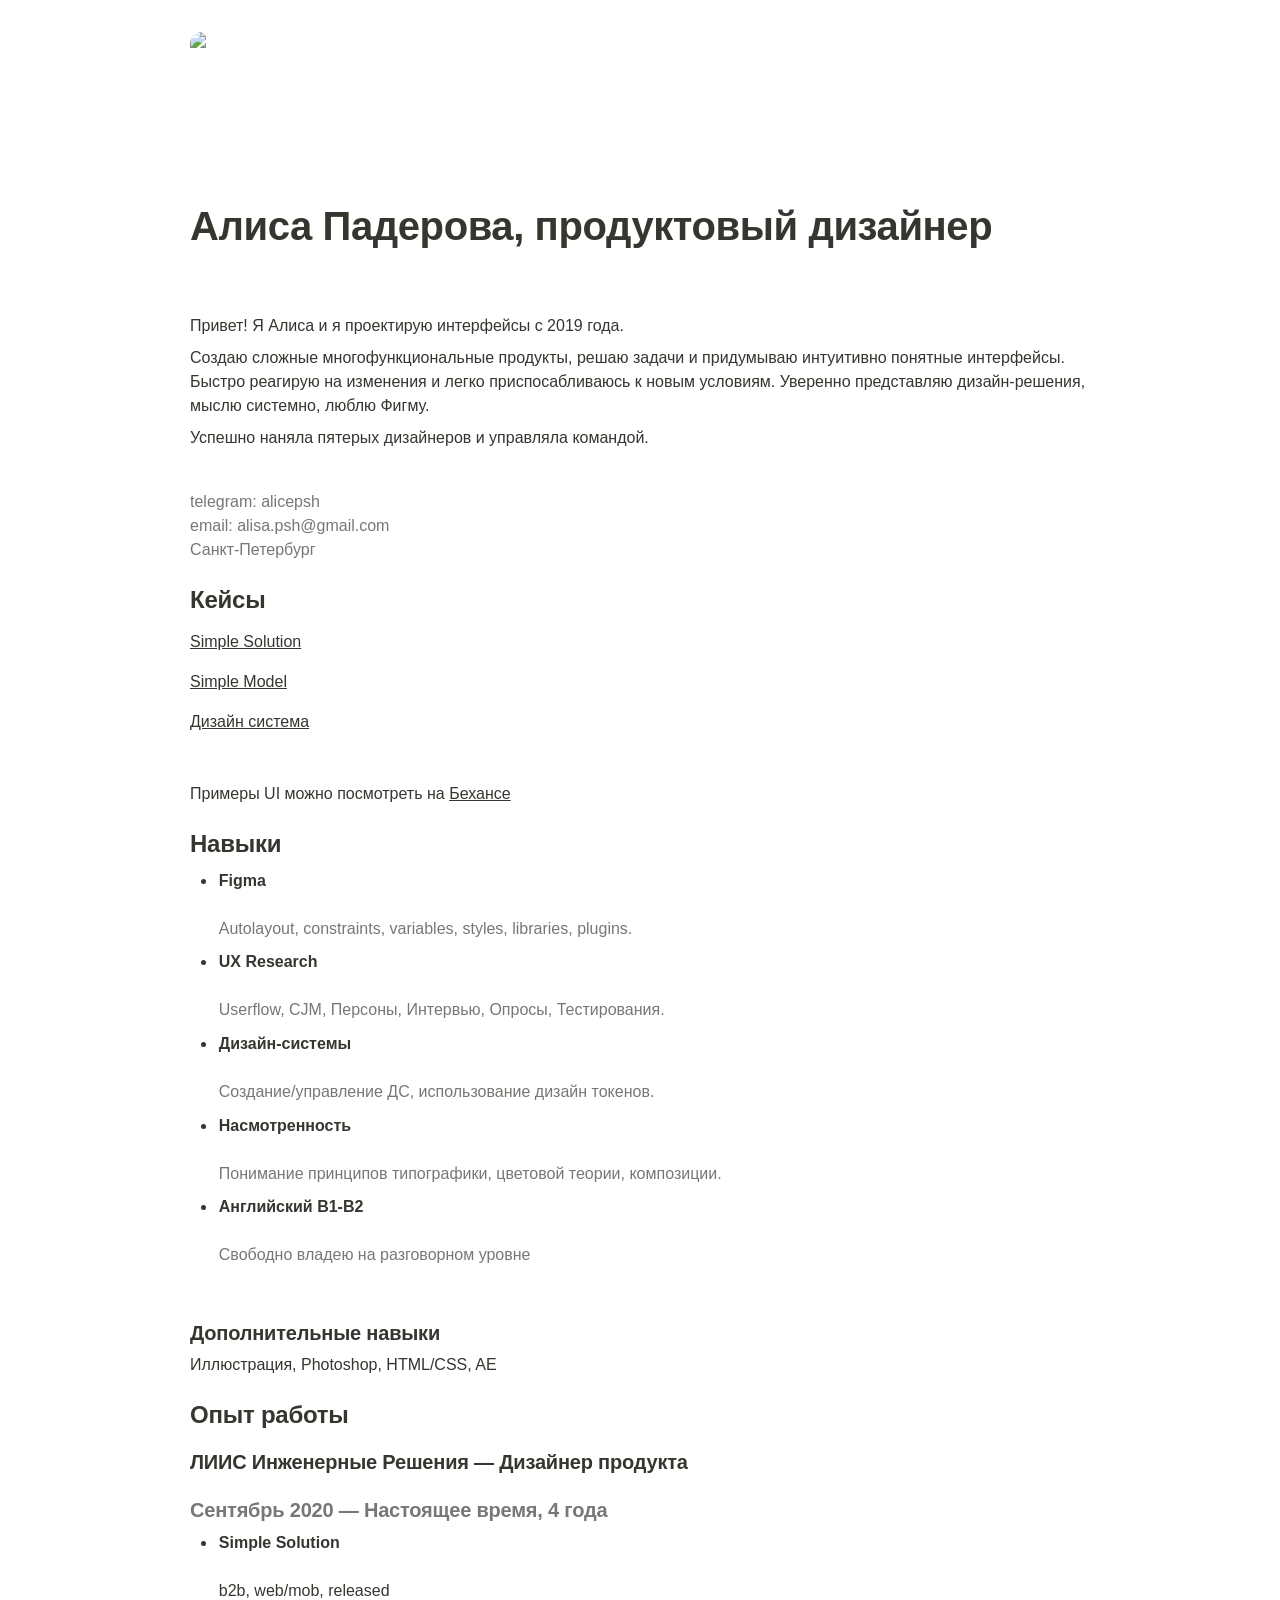
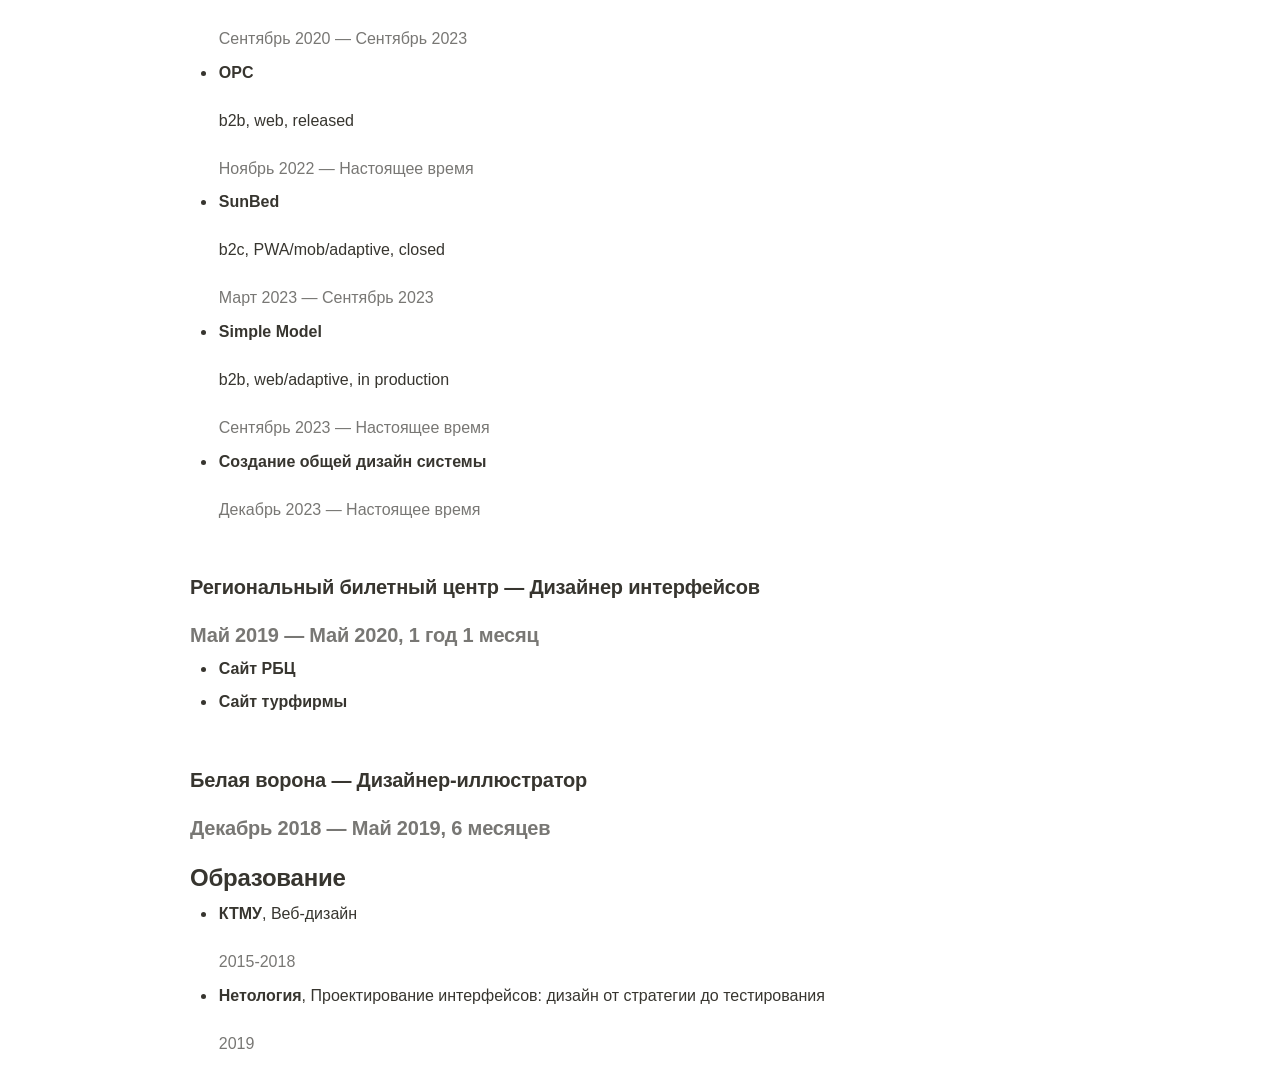
==== index.html @ de59b531 "Первый коммит" ====
<html><head><meta http-equiv="Content-Type" content="text/html; charset=utf-8"/><title>Алиса Падерова, продуктовый дизайнер</title><style>
/* cspell:disable-file */
/* webkit printing magic: print all background colors */
html {
	-webkit-print-color-adjust: exact;
}
* {
	box-sizing: border-box;
	-webkit-print-color-adjust: exact;
}

html,
body {
	margin: 0;
	padding: 0;
}
@media only screen {
	body {
		margin: 2em auto;
		max-width: 900px;
		color: rgb(55, 53, 47);
	}
}

body {
	line-height: 1.5;
	white-space: pre-wrap;
}

a,
a.visited {
	color: inherit;
	text-decoration: underline;
}

.pdf-relative-link-path {
	font-size: 80%;
	color: #444;
}

h1,
h2,
h3 {
	letter-spacing: -0.01em;
	line-height: 1.2;
	font-weight: 600;
	margin-bottom: 0;
}

.page-title {
	font-size: 2.5rem;
	font-weight: 700;
	margin-top: 0;
	margin-bottom: 0.75em;
}

h1 {
	font-size: 1.875rem;
	margin-top: 1.875rem;
}

h2 {
	font-size: 1.5rem;
	margin-top: 1.5rem;
}

h3 {
	font-size: 1.25rem;
	margin-top: 1.25rem;
}

.source {
	border: 1px solid #ddd;
	border-radius: 3px;
	padding: 1.5em;
	word-break: break-all;
}

.callout {
	border-radius: 3px;
	padding: 1rem;
}

figure {
	margin: 1.25em 0;
	page-break-inside: avoid;
}

figcaption {
	opacity: 0.5;
	font-size: 85%;
	margin-top: 0.5em;
}

mark {
	background-color: transparent;
}

.indented {
	padding-left: 1.5em;
}

hr {
	background: transparent;
	display: block;
	width: 100%;
	height: 1px;
	visibility: visible;
	border: none;
	border-bottom: 1px solid rgba(55, 53, 47, 0.09);
}

img {
	max-width: 100%;
}

@media only print {
	img {
		max-height: 100vh;
		object-fit: contain;
	}
}

@page {
	margin: 1in;
}

.collection-content {
	font-size: 0.875rem;
}

.column-list {
	display: flex;
	justify-content: space-between;
}

.column {
	padding: 0 1em;
}

.column:first-child {
	padding-left: 0;
}

.column:last-child {
	padding-right: 0;
}

.table_of_contents-item {
	display: block;
	font-size: 0.875rem;
	line-height: 1.3;
	padding: 0.125rem;
}

.table_of_contents-indent-1 {
	margin-left: 1.5rem;
}

.table_of_contents-indent-2 {
	margin-left: 3rem;
}

.table_of_contents-indent-3 {
	margin-left: 4.5rem;
}

.table_of_contents-link {
	text-decoration: none;
	opacity: 0.7;
	border-bottom: 1px solid rgba(55, 53, 47, 0.18);
}

table,
th,
td {
	border: 1px solid rgba(55, 53, 47, 0.09);
	border-collapse: collapse;
}

table {
	border-left: none;
	border-right: none;
}

th,
td {
	font-weight: normal;
	padding: 0.25em 0.5em;
	line-height: 1.5;
	min-height: 1.5em;
	text-align: left;
}

th {
	color: rgba(55, 53, 47, 0.6);
}

ol,
ul {
	margin: 0;
	margin-block-start: 0.6em;
	margin-block-end: 0.6em;
}

li > ol:first-child,
li > ul:first-child {
	margin-block-start: 0.6em;
}

ul > li {
	list-style: disc;
}

ul.to-do-list {
	padding-inline-start: 0;
}

ul.to-do-list > li {
	list-style: none;
}

.to-do-children-checked {
	text-decoration: line-through;
	opacity: 0.375;
}

ul.toggle > li {
	list-style: none;
}

ul {
	padding-inline-start: 1.7em;
}

ul > li {
	padding-left: 0.1em;
}

ol {
	padding-inline-start: 1.6em;
}

ol > li {
	padding-left: 0.2em;
}

.mono ol {
	padding-inline-start: 2em;
}

.mono ol > li {
	text-indent: -0.4em;
}

.toggle {
	padding-inline-start: 0em;
	list-style-type: none;
}

/* Indent toggle children */
.toggle > li > details {
	padding-left: 1.7em;
}

.toggle > li > details > summary {
	margin-left: -1.1em;
}

.selected-value {
	display: inline-block;
	padding: 0 0.5em;
	background: rgba(206, 205, 202, 0.5);
	border-radius: 3px;
	margin-right: 0.5em;
	margin-top: 0.3em;
	margin-bottom: 0.3em;
	white-space: nowrap;
}

.collection-title {
	display: inline-block;
	margin-right: 1em;
}

.page-description {
	margin-bottom: 2em;
}

.simple-table {
	margin-top: 1em;
	font-size: 0.875rem;
	empty-cells: show;
}
.simple-table td {
	height: 29px;
	min-width: 120px;
}

.simple-table th {
	height: 29px;
	min-width: 120px;
}

.simple-table-header-color {
	background: rgb(247, 246, 243);
	color: black;
}
.simple-table-header {
	font-weight: 500;
}

time {
	opacity: 0.5;
}

.icon {
	display: inline-block;
    max-width: 3.2em;
    max-height: 3.2em;
    min-width: 2.2em;
    min-height: 3.2em;
	text-decoration: none;
	vertical-align: text-bottom;
	margin-right: 0.5em;
}

img.icon {
	border-radius: 3px;
}

.user-icon {
	width: 1.5em;
	height: 1.5em;
	border-radius: 100%;
	margin-right: 0.5rem;
}

.user-icon-inner {
	font-size: 0.8em;
}

.text-icon {
	border: 1px solid #000;
	text-align: center;
}

.page-cover-image {
	display: block;
	object-fit: cover;
	width: 100%;
	max-height: 30vh;
}

.page-header-icon {
	font-size: 3rem;
	margin-bottom: 1rem;
}

.page-header-icon-with-cover {
	margin-top: -0.72em;
	margin-left: 0.07em;
}

.page-header-icon img {
	border-radius: 12px;
}

.link-to-page {
	margin: 1em 0;
	padding: 0;
	border: none;
	font-weight: 500;
}

p > .user {
	opacity: 0.5;
}

td > .user,
td > time {
	white-space: nowrap;
}

input[type="checkbox"] {
	transform: scale(1.5);
	margin-right: 0.6em;
	vertical-align: middle;
}

p {
	margin-top: 0.5em;
	margin-bottom: 0.5em;
}

.image {
	border: none;
	margin: 1.5em 0;
	padding: 0;
	border-radius: 0;
	text-align: center;
}

.code,
code {
	background: rgba(135, 131, 120, 0.15);
	border-radius: 3px;
	padding: 0.2em 0.4em;
	border-radius: 3px;
	font-size: 85%;
	tab-size: 2;
}

code {
	color: #eb5757;
}

.code {
	padding: 1.5em 1em;
}

.code-wrap {
	white-space: pre-wrap;
	word-break: break-all;
}

.code > code {
	background: none;
	padding: 0;
	font-size: 100%;
	color: inherit;
}

blockquote {
	font-size: 1.25em;
	margin: 1em 0;
	padding-left: 1em;
	border-left: 3px solid rgb(55, 53, 47);
}

.bookmark {
	text-decoration: none;
	max-height: 8em;
	padding: 0;
	display: flex;
	width: 100%;
	align-items: stretch;
}

.bookmark-title {
	font-size: 0.85em;
	overflow: hidden;
	text-overflow: ellipsis;
	height: 1.75em;
	white-space: nowrap;
}

.bookmark-text {
	display: flex;
	flex-direction: column;
}

.bookmark-info {
	flex: 4 1 180px;
	padding: 12px 14px 14px;
	display: flex;
	flex-direction: column;
	justify-content: space-between;
}

.bookmark-image {
	width: 33%;
	flex: 1 1 180px;
	display: block;
	position: relative;
	object-fit: cover;
	border-radius: 1px;
}

.bookmark-description {
	color: rgba(55, 53, 47, 0.6);
	font-size: 0.75em;
	overflow: hidden;
	max-height: 4.5em;
	word-break: break-word;
}

.bookmark-href {
	font-size: 0.75em;
	margin-top: 0.25em;
}

.sans { font-family: ui-sans-serif, -apple-system, BlinkMacSystemFont, "Segoe UI Variable Display", "Segoe UI", Helvetica, "Apple Color Emoji", Arial, sans-serif, "Segoe UI Emoji", "Segoe UI Symbol"; }
.code { font-family: "SFMono-Regular", Menlo, Consolas, "PT Mono", "Liberation Mono", Courier, monospace; }
.serif { font-family: Lyon-Text, Georgia, ui-serif, serif; }
.mono { font-family: iawriter-mono, Nitti, Menlo, Courier, monospace; }
.pdf .sans { font-family: Inter, ui-sans-serif, -apple-system, BlinkMacSystemFont, "Segoe UI Variable Display", "Segoe UI", Helvetica, "Apple Color Emoji", Arial, sans-serif, "Segoe UI Emoji", "Segoe UI Symbol", 'Twemoji', 'Noto Color Emoji', 'Noto Sans CJK JP'; }
.pdf:lang(zh-CN) .sans { font-family: Inter, ui-sans-serif, -apple-system, BlinkMacSystemFont, "Segoe UI Variable Display", "Segoe UI", Helvetica, "Apple Color Emoji", Arial, sans-serif, "Segoe UI Emoji", "Segoe UI Symbol", 'Twemoji', 'Noto Color Emoji', 'Noto Sans CJK SC'; }
.pdf:lang(zh-TW) .sans { font-family: Inter, ui-sans-serif, -apple-system, BlinkMacSystemFont, "Segoe UI Variable Display", "Segoe UI", Helvetica, "Apple Color Emoji", Arial, sans-serif, "Segoe UI Emoji", "Segoe UI Symbol", 'Twemoji', 'Noto Color Emoji', 'Noto Sans CJK TC'; }
.pdf:lang(ko-KR) .sans { font-family: Inter, ui-sans-serif, -apple-system, BlinkMacSystemFont, "Segoe UI Variable Display", "Segoe UI", Helvetica, "Apple Color Emoji", Arial, sans-serif, "Segoe UI Emoji", "Segoe UI Symbol", 'Twemoji', 'Noto Color Emoji', 'Noto Sans CJK KR'; }
.pdf .code { font-family: Source Code Pro, "SFMono-Regular", Menlo, Consolas, "PT Mono", "Liberation Mono", Courier, monospace, 'Twemoji', 'Noto Color Emoji', 'Noto Sans Mono CJK JP'; }
.pdf:lang(zh-CN) .code { font-family: Source Code Pro, "SFMono-Regular", Menlo, Consolas, "PT Mono", "Liberation Mono", Courier, monospace, 'Twemoji', 'Noto Color Emoji', 'Noto Sans Mono CJK SC'; }
.pdf:lang(zh-TW) .code { font-family: Source Code Pro, "SFMono-Regular", Menlo, Consolas, "PT Mono", "Liberation Mono", Courier, monospace, 'Twemoji', 'Noto Color Emoji', 'Noto Sans Mono CJK TC'; }
.pdf:lang(ko-KR) .code { font-family: Source Code Pro, "SFMono-Regular", Menlo, Consolas, "PT Mono", "Liberation Mono", Courier, monospace, 'Twemoji', 'Noto Color Emoji', 'Noto Sans Mono CJK KR'; }
.pdf .serif { font-family: PT Serif, Lyon-Text, Georgia, ui-serif, serif, 'Twemoji', 'Noto Color Emoji', 'Noto Serif CJK JP'; }
.pdf:lang(zh-CN) .serif { font-family: PT Serif, Lyon-Text, Georgia, ui-serif, serif, 'Twemoji', 'Noto Color Emoji', 'Noto Serif CJK SC'; }
.pdf:lang(zh-TW) .serif { font-family: PT Serif, Lyon-Text, Georgia, ui-serif, serif, 'Twemoji', 'Noto Color Emoji', 'Noto Serif CJK TC'; }
.pdf:lang(ko-KR) .serif { font-family: PT Serif, Lyon-Text, Georgia, ui-serif, serif, 'Twemoji', 'Noto Color Emoji', 'Noto Serif CJK KR'; }
.pdf .mono { font-family: PT Mono, iawriter-mono, Nitti, Menlo, Courier, monospace, 'Twemoji', 'Noto Color Emoji', 'Noto Sans Mono CJK JP'; }
.pdf:lang(zh-CN) .mono { font-family: PT Mono, iawriter-mono, Nitti, Menlo, Courier, monospace, 'Twemoji', 'Noto Color Emoji', 'Noto Sans Mono CJK SC'; }
.pdf:lang(zh-TW) .mono { font-family: PT Mono, iawriter-mono, Nitti, Menlo, Courier, monospace, 'Twemoji', 'Noto Color Emoji', 'Noto Sans Mono CJK TC'; }
.pdf:lang(ko-KR) .mono { font-family: PT Mono, iawriter-mono, Nitti, Menlo, Courier, monospace, 'Twemoji', 'Noto Color Emoji', 'Noto Sans Mono CJK KR'; }
.highlight-default {
	color: rgba(55, 53, 47, 1);
}
.highlight-gray {
	color: rgba(120, 119, 116, 1);
	fill: rgba(120, 119, 116, 1);
}
.highlight-brown {
	color: rgba(159, 107, 83, 1);
	fill: rgba(159, 107, 83, 1);
}
.highlight-orange {
	color: rgba(217, 115, 13, 1);
	fill: rgba(217, 115, 13, 1);
}
.highlight-yellow {
	color: rgba(203, 145, 47, 1);
	fill: rgba(203, 145, 47, 1);
}
.highlight-teal {
	color: rgba(68, 131, 97, 1);
	fill: rgba(68, 131, 97, 1);
}
.highlight-blue {
	color: rgba(51, 126, 169, 1);
	fill: rgba(51, 126, 169, 1);
}
.highlight-purple {
	color: rgba(144, 101, 176, 1);
	fill: rgba(144, 101, 176, 1);
}
.highlight-pink {
	color: rgba(193, 76, 138, 1);
	fill: rgba(193, 76, 138, 1);
}
.highlight-red {
	color: rgba(212, 76, 71, 1);
	fill: rgba(212, 76, 71, 1);
}
.highlight-default_background {
	color: rgba(55, 53, 47, 1);
}
.highlight-gray_background {
	background: rgba(241, 241, 239, 1);
}
.highlight-brown_background {
	background: rgba(244, 238, 238, 1);
}
.highlight-orange_background {
	background: rgba(251, 236, 221, 1);
}
.highlight-yellow_background {
	background: rgba(251, 243, 219, 1);
}
.highlight-teal_background {
	background: rgba(237, 243, 236, 1);
}
.highlight-blue_background {
	background: rgba(231, 243, 248, 1);
}
.highlight-purple_background {
	background: rgba(244, 240, 247, 0.8);
}
.highlight-pink_background {
	background: rgba(249, 238, 243, 0.8);
}
.highlight-red_background {
	background: rgba(253, 235, 236, 1);
}
.block-color-default {
	color: inherit;
	fill: inherit;
}
.block-color-gray {
	color: rgba(120, 119, 116, 1);
	fill: rgba(120, 119, 116, 1);
}
.block-color-brown {
	color: rgba(159, 107, 83, 1);
	fill: rgba(159, 107, 83, 1);
}
.block-color-orange {
	color: rgba(217, 115, 13, 1);
	fill: rgba(217, 115, 13, 1);
}
.block-color-yellow {
	color: rgba(203, 145, 47, 1);
	fill: rgba(203, 145, 47, 1);
}
.block-color-teal {
	color: rgba(68, 131, 97, 1);
	fill: rgba(68, 131, 97, 1);
}
.block-color-blue {
	color: rgba(51, 126, 169, 1);
	fill: rgba(51, 126, 169, 1);
}
.block-color-purple {
	color: rgba(144, 101, 176, 1);
	fill: rgba(144, 101, 176, 1);
}
.block-color-pink {
	color: rgba(193, 76, 138, 1);
	fill: rgba(193, 76, 138, 1);
}
.block-color-red {
	color: rgba(212, 76, 71, 1);
	fill: rgba(212, 76, 71, 1);
}
.block-color-default_background {
	color: inherit;
	fill: inherit;
}
.block-color-gray_background {
	background: rgba(241, 241, 239, 1);
}
.block-color-brown_background {
	background: rgba(244, 238, 238, 1);
}
.block-color-orange_background {
	background: rgba(251, 236, 221, 1);
}
.block-color-yellow_background {
	background: rgba(251, 243, 219, 1);
}
.block-color-teal_background {
	background: rgba(237, 243, 236, 1);
}
.block-color-blue_background {
	background: rgba(231, 243, 248, 1);
}
.block-color-purple_background {
	background: rgba(244, 240, 247, 0.8);
}
.block-color-pink_background {
	background: rgba(249, 238, 243, 0.8);
}
.block-color-red_background {
	background: rgba(253, 235, 236, 1);
}
.select-value-color-uiBlue { background-color: rgba(35, 131, 226, .07); }
.select-value-color-pink { background-color: rgba(245, 224, 233, 1); }
.select-value-color-purple { background-color: rgba(232, 222, 238, 1); }
.select-value-color-green { background-color: rgba(219, 237, 219, 1); }
.select-value-color-gray { background-color: rgba(227, 226, 224, 1); }
.select-value-color-transparentGray { background-color: rgba(227, 226, 224, 0); }
.select-value-color-translucentGray { background-color: rgba(0, 0, 0, 0.06); }
.select-value-color-orange { background-color: rgba(250, 222, 201, 1); }
.select-value-color-brown { background-color: rgba(238, 224, 218, 1); }
.select-value-color-red { background-color: rgba(255, 226, 221, 1); }
.select-value-color-yellow { background-color: rgba(253, 236, 200, 1); }
.select-value-color-blue { background-color: rgba(211, 229, 239, 1); }
.select-value-color-pageGlass { background-color: undefined; }
.select-value-color-washGlass { background-color: undefined; }

.checkbox {
	display: inline-flex;
	vertical-align: text-bottom;
	width: 16;
	height: 16;
	background-size: 16px;
	margin-left: 2px;
	margin-right: 5px;
}

.checkbox-on {
	background-image: url("data:image/svg+xml;charset=UTF-8,%3Csvg%20width%3D%2216%22%20height%3D%2216%22%20viewBox%3D%220%200%2016%2016%22%20fill%3D%22none%22%20xmlns%3D%22http%3A%2F%2Fwww.w3.org%2F2000%2Fsvg%22%3E%0A%3Crect%20width%3D%2216%22%20height%3D%2216%22%20fill%3D%22%2358A9D7%22%2F%3E%0A%3Cpath%20d%3D%22M6.71429%2012.2852L14%204.9995L12.7143%203.71436L6.71429%209.71378L3.28571%206.2831L2%207.57092L6.71429%2012.2852Z%22%20fill%3D%22white%22%2F%3E%0A%3C%2Fsvg%3E");
}

.checkbox-off {
	background-image: url("data:image/svg+xml;charset=UTF-8,%3Csvg%20width%3D%2216%22%20height%3D%2216%22%20viewBox%3D%220%200%2016%2016%22%20fill%3D%22none%22%20xmlns%3D%22http%3A%2F%2Fwww.w3.org%2F2000%2Fsvg%22%3E%0A%3Crect%20x%3D%220.75%22%20y%3D%220.75%22%20width%3D%2214.5%22%20height%3D%2214.5%22%20fill%3D%22white%22%20stroke%3D%22%2336352F%22%20stroke-width%3D%221.5%22%2F%3E%0A%3C%2Fsvg%3E");
}
	
</style></head><body><article id="18220e06-b5b1-80ef-b3a5-c6bbc288b7fd" class="page sans"><header><div class="page-header-icon undefined"><img class="icon" src="%D0%90%D0%BB%D0%B8%D1%81%D0%B0%20%D0%9F%D0%B0%D0%B4%D0%B5%D1%80%D0%BE%D0%B2%D0%B0,%20%D0%BF%D1%80%D0%BE%D0%B4%D1%83%D0%BA%D1%82%D0%BE%D0%B2%D1%8B%D0%B8%CC%86%20%D0%B4%D0%B8%D0%B7%D0%B0%D0%B8%CC%86%D0%BD%D0%B5%D1%80%2018220e06b5b180efb3a5c6bbc288b7fd/%25D0%25A1%25D0%25BD%25D0%25B8%25D0%25BC%25D0%25BE%25D0%25BA_%25D1%258D%25D0%25BA%25D1%2580%25D0%25B0%25D0%25BD%25D0%25B0_2024-05-03_%25D0%25B2_12.57.26.png"/></div><h1 class="page-title">Алиса Падерова, продуктовый дизайнер</h1><p class="page-description"></p></header><div class="page-body"><p id="18220e06-b5b1-8195-8fe4-c7273566393b" class="">
</p><p id="18220e06-b5b1-8132-9e42-f4cb631ea513" class="">Привет! Я Алиса и я проектирую интерфейсы с 2019 года. </p><p id="18220e06-b5b1-81c3-bb40-d6b6f8111fd9" class="">Создаю сложные многофункциональные продукты, решаю задачи и придумываю интуитивно понятные интерфейсы. <mark class="highlight-default">Быстро реагирую на изменения и легко приспосабливаюсь к новым условиям. Уверенно представляю дизайн-решения, м</mark>ыслю системно, люблю Фигму. </p><p id="18220e06-b5b1-81a4-b77f-cb6785e58bcb" class=""><mark class="highlight-default">Успешно наняла пятерых дизайнеров и управляла командой.</mark></p><p id="18220e06-b5b1-812f-9e05-d303132d612e" class="">
</p><p id="18220e06-b5b1-81fe-91b4-d275994ee100" class=""><mark class="highlight-gray">telegram: alicepsh<br/>email: alisa.psh@gmail.com<br/>Санкт-Петербург<br/></mark></p><h2 id="18220e06-b5b1-811a-9c82-f9b72855b04c" class="">Кейсы</h2><figure id="18220e06-b5b1-8073-99b0-f8fd0c33fcea" class="link-to-page"><a href="sl/Simple%20Solution%2018220e06b5b1807399b0f8fd0c33fcea.html">Simple Solution</a></figure><figure id="18220e06-b5b1-8093-a325-f812bded6983" class="link-to-page"><a href="sm/Simple Model 18220e06b5b18093a325f812bded6983.html">Simple Model</a></figure><figure id="18220e06-b5b1-80c2-b226-e3b09414ad91" class="link-to-page"><a href="ds/Дизайн система 18220e06b5b180c2b226e3b09414ad91.html">Дизайн система</a></figure><p id="18220e06-b5b1-807e-a818-f55ad94e770f" class="">
</p><p id="18220e06-b5b1-81ee-bc02-fbacc0d70248" class="">Примеры UI можно посмотреть на <a href="https://www.behance.net/alisapsh">Бехансе</a></p><h2 id="18220e06-b5b1-8139-a2ef-ed1f65c92bb2" class="">Навыки</h2><ul id="18220e06-b5b1-81b2-af7e-ec1f0ffbf136" class="bulleted-list"><li style="list-style-type:disc"><strong>Figma<br/><br/></strong><mark class="highlight-gray">Autolayout, constraints, variables, styles, libraries, plugins.</mark></li></ul><ul id="18220e06-b5b1-81cb-8ae5-e6939f04c5fe" class="bulleted-list"><li style="list-style-type:disc"><strong>UX Research</strong> <br/><br/><mark class="highlight-gray">Userflow, CJM, Персоны, Интервью, Опросы, Тестирования. </mark></li></ul><ul id="18220e06-b5b1-812b-a94e-da57ac8ec2ce" class="bulleted-list"><li style="list-style-type:disc"><strong>Дизайн-системы <br/><br/></strong><mark class="highlight-gray">Создание/управление ДС, использование дизайн токенов. </mark></li></ul><ul id="18220e06-b5b1-81b6-b222-d1b2177df16b" class="bulleted-list"><li style="list-style-type:disc"><strong>Насмотренность<br/><br/></strong><mark class="highlight-gray">Понимание принципов типографики, цветовой теории, композиции.</mark></li></ul><ul id="18220e06-b5b1-81ab-8fe7-d84e49173c9f" class="bulleted-list"><li style="list-style-type:disc"><strong>Английский B1-B2<br/><br/></strong><mark class="highlight-gray">Свободно владею на разговорном уровне</mark></li></ul><p id="18220e06-b5b1-8116-8703-f244d3d37c67" class="">
</p><h3 id="18220e06-b5b1-813f-a86a-fb94a5767da1" class="">Дополнительные навыки</h3><p id="18220e06-b5b1-8114-a655-e265200184ce" class="">Иллюстрация, Photoshop, HTML/CSS, AE</p><h2 id="18220e06-b5b1-813e-a966-e853e39ee1fb" class="">Опыт работы</h2><h3 id="18220e06-b5b1-81d9-be7d-c46c8ba4930c" class=""><strong>ЛИИС Инженерные Решения </strong><mark class="highlight-default">— </mark>Дизайнер продукта<br/><br/><mark class="highlight-gray">Сентябрь 2020 — Настоящее время, 4 года</mark></h3><ul id="18220e06-b5b1-8197-91a9-e7a85c19d5b4" class="bulleted-list"><li style="list-style-type:disc"><strong>Simple Solution<br/><br/></strong>b2b, web/mob, released<br/><br/><mark class="highlight-gray">Сентябрь 2020 — Сентябрь 2023</mark></li></ul><ul id="18220e06-b5b1-819a-8fd8-c5fd8f6efb76" class="bulleted-list"><li style="list-style-type:disc"><strong>OPC <br/><br/></strong>b2b, web, released<br/><br/><mark class="highlight-gray">Ноябрь 2022 — Настоящее время</mark></li></ul><ul id="18220e06-b5b1-8135-863f-ed7025fa5e4d" class="bulleted-list"><li style="list-style-type:disc"><strong>SunBed<br/><br/></strong>b2c, PWA/mob/adaptive, closed<br/><br/><mark class="highlight-gray">Март 2023 — Сентябрь 2023</mark></li></ul><ul id="18220e06-b5b1-8150-ac99-c47f76511e2b" class="bulleted-list"><li style="list-style-type:disc"><strong>Simple Model<br/><br/></strong>b2b, web/adaptive, in production<br/><br/><mark class="highlight-gray">Сентябрь 2023 — Настоящее время</mark></li></ul><ul id="18220e06-b5b1-81fc-a3ac-f2d82eba8c3a" class="bulleted-list"><li style="list-style-type:disc"><strong>Создание общей дизайн системы<br/><br/></strong><mark class="highlight-gray">Декабрь 2023 — Настоящее время</mark></li></ul><p id="18220e06-b5b1-81fc-9503-c071fd66cf44" class="">
</p><h3 id="18220e06-b5b1-81d7-ab26-e9912926bb55" class=""><strong>Региональный билетный центр </strong><mark class="highlight-default">— </mark>Дизайнер интерфейсов <br/><br/><mark class="highlight-gray">Май 2019 — Май 2020, 1 год 1 месяц</mark></h3><ul id="18220e06-b5b1-81ed-8f7c-d97538efcec4" class="bulleted-list"><li style="list-style-type:disc"><strong>Сайт РБЦ</strong></li></ul><ul id="18220e06-b5b1-813b-9ee7-e004323139e2" class="bulleted-list"><li style="list-style-type:disc"><strong>Сайт турфирмы </strong></li></ul><p id="18220e06-b5b1-81f3-a4e9-cd3248884445" class="">
</p><h3 id="18220e06-b5b1-81af-9472-d2f528430509" class=""><strong>Белая ворона </strong><mark class="highlight-default">— </mark>Дизайнер-иллюстратор  <br/><br/><mark class="highlight-gray">Декабрь 2018 — Май 2019, 6 месяцев</mark></h3><h2 id="18220e06-b5b1-81ec-a6d7-c8f97a50e31b" class="">Образование</h2><ul id="18220e06-b5b1-816c-85ab-f96d49d11ea2" class="bulleted-list"><li style="list-style-type:disc"><strong>КТМУ</strong>, Веб-дизайн<br/><br/><mark class="highlight-gray">2015-2018</mark> </li></ul><ul id="18220e06-b5b1-816f-a708-f13946ca0f9c" class="bulleted-list"><li style="list-style-type:disc"><strong>Нетология</strong>, Проектирование интерфейсов: дизайн от стратегии до тестирования<br/><br/><mark class="highlight-gray">2019</mark></li></ul></div></article><span class="sans" style="font-size:14px;padding-top:2em"></span></body></html>
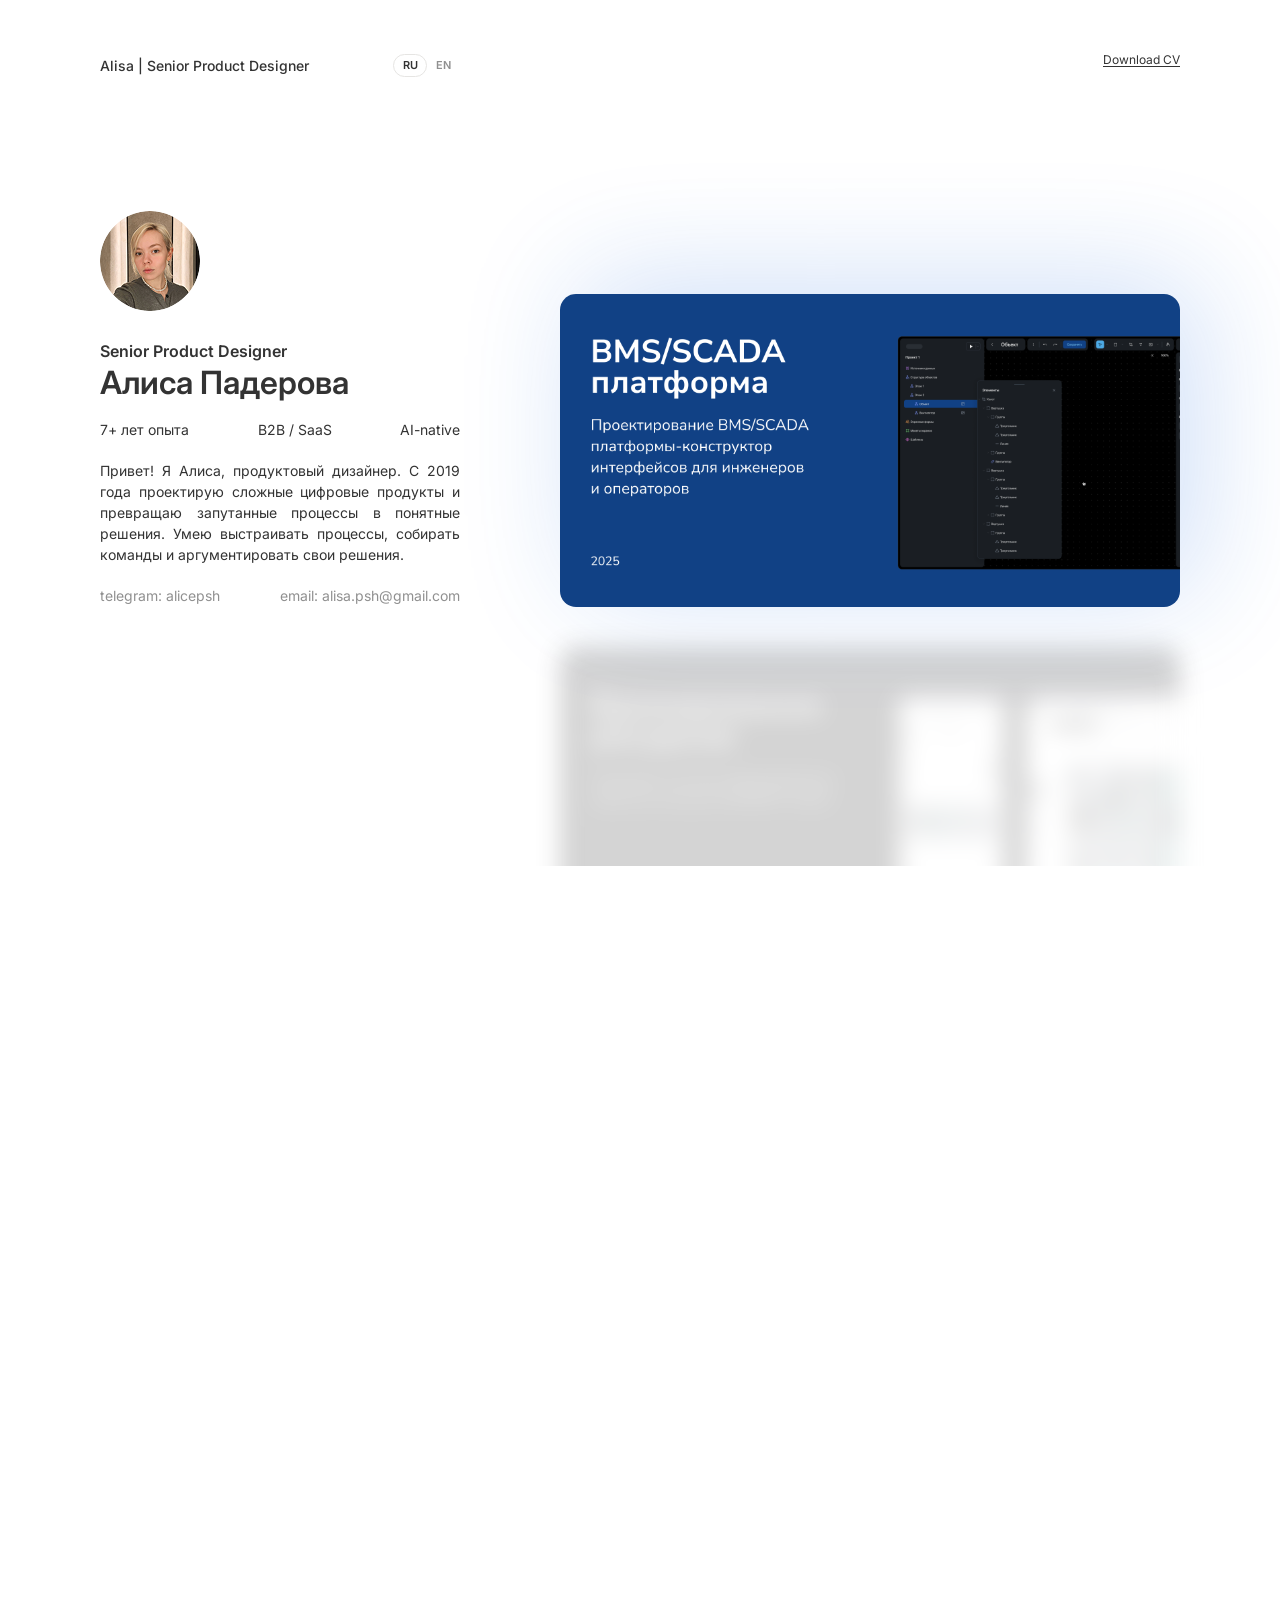
==== commit b9909ce7: "Replace the old Notion export with the redesigned portfolio site. Ship the static homepage, case pag" ====
--- a/index.html
+++ b/index.html
@@ -1,692 +1,129 @@
-<html><head><meta http-equiv="Content-Type" content="text/html; charset=utf-8"/><title>Алиса Падерова, продуктовый дизайнер</title><style>
-/* cspell:disable-file */
-/* webkit printing magic: print all background colors */
-html {
-	-webkit-print-color-adjust: exact;
-}
-* {
-	box-sizing: border-box;
-	-webkit-print-color-adjust: exact;
-}
+<!DOCTYPE html>
+<html lang="ru">
+  <head>
+    <meta charset="utf-8" />
+    <meta name="viewport" content="width=device-width, initial-scale=1" />
+    <title data-en="Alisa Paderova — Senior Product Designer">Алиса Падерова — Senior Product Designer</title>
+    <meta
+      name="description"
+      content="Портфолио Алисы Падеровой, senior product designer. Сложные цифровые продукты, B2B и SaaS."
+    />
+    <!--
+      Relative asset paths so the same files work locally and on GitHub Pages
+      at https://alicepsh.github.io/cv/
+    -->
+    <link rel="preconnect" href="https://fonts.googleapis.com" />
+    <link rel="preconnect" href="https://fonts.gstatic.com" crossorigin />
+    <link
+      href="https://fonts.googleapis.com/css2?family=Inter:wght@400;500;600&display=swap"
+      rel="stylesheet"
+    />
+    <link rel="stylesheet" href="css/styles.css?v=31" />
+  </head>
+  <body>
+    <div class="scroll-root" id="scroll-root">
+      <div class="sticky">
+        <main class="frame">
+          <section class="bio" aria-label="Обо мне">
+            <div class="bio-header">
+              <p class="eyebrow">Alisa | Senior Product Designer</p>
+              <div class="language" role="group" aria-label="Language">
+                <button type="button" class="lang is-current" data-lang-btn="ru" aria-pressed="true">RU</button>
+                <button type="button" class="lang" data-lang-btn="en" aria-pressed="false">EN</button>
+              </div>
+              <a class="download-cv" id="download-cv" href="">Download CV</a>
+            </div>
 
-html,
-body {
-	margin: 0;
-	padding: 0;
-}
-@media only screen {
-	body {
-		margin: 2em auto;
-		max-width: 900px;
-		color: rgb(55, 53, 47);
-	}
-}
+            <div class="bio-body">
+              <img
+                class="portrait"
+                src="img/profile.png"
+                width="100"
+                height="100"
+                alt="Алиса Падерова"
+              />
 
-body {
-	line-height: 1.5;
-	white-space: pre-wrap;
-}
+              <div class="bio-copy">
+                <div class="headings">
+                  <p class="role">Senior Product Designer</p>
+                  <h1 data-en="Alisa Paderova">Алиса Падерова</h1>
+                </div>
 
-a,
-a.visited {
-	color: inherit;
-	text-decoration: underline;
-}
+                <ul class="facts">
+                  <li data-en="7+ years of experience">7+ лет опыта</li>
+                  <li>B2B / SaaS</li>
+                  <li>AI-native</li>
+                </ul>
 
-.pdf-relative-link-path {
-	font-size: 80%;
-	color: #444;
-}
+                <p class="intro" data-en="Hi! I'm Alisa, a product designer. Since 2019, I've been designing complex digital products and turning complicated processes into clear solutions. I'm good at building processes, putting teams together, and confidently explaining and defending my decisions.">
+                  Привет! Я Алиса, продуктовый дизайнер. С 2019 года проектирую сложные цифровые продукты и превращаю запутанные процессы в понятные решения. Умею выстраивать процессы, собирать команды и аргументировать свои решения.
+                </p>
 
-h1,
-h2,
-h3 {
-	letter-spacing: -0.01em;
-	line-height: 1.2;
-	font-weight: 600;
-	margin-bottom: 0;
-}
+                <div class="contacts">
+                  <p>
+                    telegram:
+                    <a href="https://t.me/alicepsh" target="_blank" rel="noopener noreferrer">alicepsh</a>
+                  </p>
+                  <p>
+                    email:
+                    <a href="mailto:alisa.psh@gmail.com">alisa.psh@gmail.com</a>
+                  </p>
+                </div>
+              </div>
+            </div>
+          </section>
 
-.page-title {
-	font-size: 2.5rem;
-	font-weight: 700;
-	margin-top: 0;
-	margin-bottom: 0.75em;
-}
+          <section class="cases" aria-label="Проекты">
+            <h2 class="cases-title" data-en="Cases">Кейсы</h2>
 
-h1 {
-	font-size: 1.875rem;
-	margin-top: 1.875rem;
-}
+            <div class="slot" id="slot">
+              <article class="card" data-case="bms-scada-platform" style="--shadow-rgb: 27, 101, 219">
+                <div class="card-glow" aria-hidden="true"></div>
+                <a class="card-face" href="cases/bms-scada.html">
+                  <img src="img/bms-scada-platform.png" data-src-ru="img/bms-scada-platform.png" data-src-en="img/bms-scada-platform-en.png" data-alt-ru="BMS/SCADA платформа" data-alt-en="BMS/SCADA Platform" width="1850" height="932" alt="BMS/SCADA платформа" />
+                </a>
+              </article>
 
-h2 {
-	font-size: 1.5rem;
-	margin-top: 1.5rem;
-}
+              <article class="card" data-case="office-resource-booking" style="--shadow-rgb: 40, 40, 40">
+                <div class="card-glow" aria-hidden="true"></div>
+                <a class="card-face" href="cases/office-resource-booking.html">
+                  <img src="img/office-resource-booking.png" data-src-ru="img/office-resource-booking.png" data-src-en="img/office-resource-booking-en.png" data-alt-ru="Бронирование ресурсов" data-alt-en="Resource Booking" width="1850" height="932" alt="Бронирование ресурсов" />
+                </a>
+              </article>
 
-h3 {
-	font-size: 1.25rem;
-	margin-top: 1.25rem;
-}
+              <article class="card" data-case="design-system" style="--shadow-rgb: 40, 40, 40">
+                <div class="card-glow" aria-hidden="true"></div>
+                <a class="card-face" href="cases/design-system.html">
+                  <img src="img/design-system.png" data-src-ru="img/design-system.png" data-src-en="img/design-system-en.png" data-alt-ru="Дизайн система" data-alt-en="Design System" width="1850" height="932" alt="Дизайн система" />
+                </a>
+              </article>
 
-.source {
-	border: 1px solid #ddd;
-	border-radius: 3px;
-	padding: 1.5em;
-	word-break: break-all;
-}
+              <article class="card" data-case="simple-model" style="--shadow-rgb: 40, 40, 40">
+                <div class="card-glow" aria-hidden="true"></div>
+                <a class="card-face" href="cases/simple-model.html">
+                  <img src="img/simple-model.png" data-src-ru="img/simple-model.png" data-src-en="img/simple-model-en.png" data-alt-ru="Simple Model" data-alt-en="Simple Model" width="1850" height="932" alt="Simple Model" />
+                </a>
+              </article>
 
-.callout {
-	border-radius: 3px;
-	padding: 1rem;
-}
+              <article class="card" data-case="simple-solution" style="--shadow-rgb: 40, 40, 40">
+                <div class="card-glow" aria-hidden="true"></div>
+                <a class="card-face" href="cases/simple-solution.html">
+                  <img src="img/simple-solution.png" data-src-ru="img/simple-solution.png" data-src-en="img/simple-solution-en.png" data-alt-ru="Simple Solution" data-alt-en="Simple Solution" width="1850" height="932" alt="Simple Solution" />
+                </a>
+              </article>
 
-figure {
-	margin: 1.25em 0;
-	page-break-inside: avoid;
-}
-
-figcaption {
-	opacity: 0.5;
-	font-size: 85%;
-	margin-top: 0.5em;
-}
-
-mark {
-	background-color: transparent;
-}
-
-.indented {
-	padding-left: 1.5em;
-}
-
-hr {
-	background: transparent;
-	display: block;
-	width: 100%;
-	height: 1px;
-	visibility: visible;
-	border: none;
-	border-bottom: 1px solid rgba(55, 53, 47, 0.09);
-}
-
-img {
-	max-width: 100%;
-}
-
-@media only print {
-	img {
-		max-height: 100vh;
-		object-fit: contain;
-	}
-}
-
-@page {
-	margin: 1in;
-}
-
-.collection-content {
-	font-size: 0.875rem;
-}
-
-.column-list {
-	display: flex;
-	justify-content: space-between;
-}
-
-.column {
-	padding: 0 1em;
-}
-
-.column:first-child {
-	padding-left: 0;
-}
-
-.column:last-child {
-	padding-right: 0;
-}
-
-.table_of_contents-item {
-	display: block;
-	font-size: 0.875rem;
-	line-height: 1.3;
-	padding: 0.125rem;
-}
-
-.table_of_contents-indent-1 {
-	margin-left: 1.5rem;
-}
-
-.table_of_contents-indent-2 {
-	margin-left: 3rem;
-}
-
-.table_of_contents-indent-3 {
-	margin-left: 4.5rem;
-}
-
-.table_of_contents-link {
-	text-decoration: none;
-	opacity: 0.7;
-	border-bottom: 1px solid rgba(55, 53, 47, 0.18);
-}
-
-table,
-th,
-td {
-	border: 1px solid rgba(55, 53, 47, 0.09);
-	border-collapse: collapse;
-}
-
-table {
-	border-left: none;
-	border-right: none;
-}
-
-th,
-td {
-	font-weight: normal;
-	padding: 0.25em 0.5em;
-	line-height: 1.5;
-	min-height: 1.5em;
-	text-align: left;
-}
-
-th {
-	color: rgba(55, 53, 47, 0.6);
-}
-
-ol,
-ul {
-	margin: 0;
-	margin-block-start: 0.6em;
-	margin-block-end: 0.6em;
-}
-
-li > ol:first-child,
-li > ul:first-child {
-	margin-block-start: 0.6em;
-}
-
-ul > li {
-	list-style: disc;
-}
-
-ul.to-do-list {
-	padding-inline-start: 0;
-}
-
-ul.to-do-list > li {
-	list-style: none;
-}
-
-.to-do-children-checked {
-	text-decoration: line-through;
-	opacity: 0.375;
-}
-
-ul.toggle > li {
-	list-style: none;
-}
-
-ul {
-	padding-inline-start: 1.7em;
-}
-
-ul > li {
-	padding-left: 0.1em;
-}
-
-ol {
-	padding-inline-start: 1.6em;
-}
-
-ol > li {
-	padding-left: 0.2em;
-}
-
-.mono ol {
-	padding-inline-start: 2em;
-}
-
-.mono ol > li {
-	text-indent: -0.4em;
-}
-
-.toggle {
-	padding-inline-start: 0em;
-	list-style-type: none;
-}
-
-/* Indent toggle children */
-.toggle > li > details {
-	padding-left: 1.7em;
-}
-
-.toggle > li > details > summary {
-	margin-left: -1.1em;
-}
-
-.selected-value {
-	display: inline-block;
-	padding: 0 0.5em;
-	background: rgba(206, 205, 202, 0.5);
-	border-radius: 3px;
-	margin-right: 0.5em;
-	margin-top: 0.3em;
-	margin-bottom: 0.3em;
-	white-space: nowrap;
-}
-
-.collection-title {
-	display: inline-block;
-	margin-right: 1em;
-}
-
-.page-description {
-	margin-bottom: 2em;
-}
-
-.simple-table {
-	margin-top: 1em;
-	font-size: 0.875rem;
-	empty-cells: show;
-}
-.simple-table td {
-	height: 29px;
-	min-width: 120px;
-}
-
-.simple-table th {
-	height: 29px;
-	min-width: 120px;
-}
-
-.simple-table-header-color {
-	background: rgb(247, 246, 243);
-	color: black;
-}
-.simple-table-header {
-	font-weight: 500;
-}
-
-time {
-	opacity: 0.5;
-}
-
-.icon {
-	display: inline-block;
-    max-width: 3.2em;
-    max-height: 3.2em;
-    min-width: 2.2em;
-    min-height: 3.2em;
-	text-decoration: none;
-	vertical-align: text-bottom;
-	margin-right: 0.5em;
-}
-
-img.icon {
-	border-radius: 3px;
-}
-
-.user-icon {
-	width: 1.5em;
-	height: 1.5em;
-	border-radius: 100%;
-	margin-right: 0.5rem;
-}
-
-.user-icon-inner {
-	font-size: 0.8em;
-}
-
-.text-icon {
-	border: 1px solid #000;
-	text-align: center;
-}
-
-.page-cover-image {
-	display: block;
-	object-fit: cover;
-	width: 100%;
-	max-height: 30vh;
-}
-
-.page-header-icon {
-	font-size: 3rem;
-	margin-bottom: 1rem;
-}
-
-.page-header-icon-with-cover {
-	margin-top: -0.72em;
-	margin-left: 0.07em;
-}
-
-.page-header-icon img {
-	border-radius: 12px;
-}
-
-.link-to-page {
-	margin: 1em 0;
-	padding: 0;
-	border: none;
-	font-weight: 500;
-}
-
-p > .user {
-	opacity: 0.5;
-}
-
-td > .user,
-td > time {
-	white-space: nowrap;
-}
-
-input[type="checkbox"] {
-	transform: scale(1.5);
-	margin-right: 0.6em;
-	vertical-align: middle;
-}
-
-p {
-	margin-top: 0.5em;
-	margin-bottom: 0.5em;
-}
-
-.image {
-	border: none;
-	margin: 1.5em 0;
-	padding: 0;
-	border-radius: 0;
-	text-align: center;
-}
-
-.code,
-code {
-	background: rgba(135, 131, 120, 0.15);
-	border-radius: 3px;
-	padding: 0.2em 0.4em;
-	border-radius: 3px;
-	font-size: 85%;
-	tab-size: 2;
-}
-
-code {
-	color: #eb5757;
-}
-
-.code {
-	padding: 1.5em 1em;
-}
-
-.code-wrap {
-	white-space: pre-wrap;
-	word-break: break-all;
-}
-
-.code > code {
-	background: none;
-	padding: 0;
-	font-size: 100%;
-	color: inherit;
-}
-
-blockquote {
-	font-size: 1.25em;
-	margin: 1em 0;
-	padding-left: 1em;
-	border-left: 3px solid rgb(55, 53, 47);
-}
-
-.bookmark {
-	text-decoration: none;
-	max-height: 8em;
-	padding: 0;
-	display: flex;
-	width: 100%;
-	align-items: stretch;
-}
-
-.bookmark-title {
-	font-size: 0.85em;
-	overflow: hidden;
-	text-overflow: ellipsis;
-	height: 1.75em;
-	white-space: nowrap;
-}
-
-.bookmark-text {
-	display: flex;
-	flex-direction: column;
-}
-
-.bookmark-info {
-	flex: 4 1 180px;
-	padding: 12px 14px 14px;
-	display: flex;
-	flex-direction: column;
-	justify-content: space-between;
-}
-
-.bookmark-image {
-	width: 33%;
-	flex: 1 1 180px;
-	display: block;
-	position: relative;
-	object-fit: cover;
-	border-radius: 1px;
-}
-
-.bookmark-description {
-	color: rgba(55, 53, 47, 0.6);
-	font-size: 0.75em;
-	overflow: hidden;
-	max-height: 4.5em;
-	word-break: break-word;
-}
-
-.bookmark-href {
-	font-size: 0.75em;
-	margin-top: 0.25em;
-}
-
-.sans { font-family: ui-sans-serif, -apple-system, BlinkMacSystemFont, "Segoe UI Variable Display", "Segoe UI", Helvetica, "Apple Color Emoji", Arial, sans-serif, "Segoe UI Emoji", "Segoe UI Symbol"; }
-.code { font-family: "SFMono-Regular", Menlo, Consolas, "PT Mono", "Liberation Mono", Courier, monospace; }
-.serif { font-family: Lyon-Text, Georgia, ui-serif, serif; }
-.mono { font-family: iawriter-mono, Nitti, Menlo, Courier, monospace; }
-.pdf .sans { font-family: Inter, ui-sans-serif, -apple-system, BlinkMacSystemFont, "Segoe UI Variable Display", "Segoe UI", Helvetica, "Apple Color Emoji", Arial, sans-serif, "Segoe UI Emoji", "Segoe UI Symbol", 'Twemoji', 'Noto Color Emoji', 'Noto Sans CJK JP'; }
-.pdf:lang(zh-CN) .sans { font-family: Inter, ui-sans-serif, -apple-system, BlinkMacSystemFont, "Segoe UI Variable Display", "Segoe UI", Helvetica, "Apple Color Emoji", Arial, sans-serif, "Segoe UI Emoji", "Segoe UI Symbol", 'Twemoji', 'Noto Color Emoji', 'Noto Sans CJK SC'; }
-.pdf:lang(zh-TW) .sans { font-family: Inter, ui-sans-serif, -apple-system, BlinkMacSystemFont, "Segoe UI Variable Display", "Segoe UI", Helvetica, "Apple Color Emoji", Arial, sans-serif, "Segoe UI Emoji", "Segoe UI Symbol", 'Twemoji', 'Noto Color Emoji', 'Noto Sans CJK TC'; }
-.pdf:lang(ko-KR) .sans { font-family: Inter, ui-sans-serif, -apple-system, BlinkMacSystemFont, "Segoe UI Variable Display", "Segoe UI", Helvetica, "Apple Color Emoji", Arial, sans-serif, "Segoe UI Emoji", "Segoe UI Symbol", 'Twemoji', 'Noto Color Emoji', 'Noto Sans CJK KR'; }
-.pdf .code { font-family: Source Code Pro, "SFMono-Regular", Menlo, Consolas, "PT Mono", "Liberation Mono", Courier, monospace, 'Twemoji', 'Noto Color Emoji', 'Noto Sans Mono CJK JP'; }
-.pdf:lang(zh-CN) .code { font-family: Source Code Pro, "SFMono-Regular", Menlo, Consolas, "PT Mono", "Liberation Mono", Courier, monospace, 'Twemoji', 'Noto Color Emoji', 'Noto Sans Mono CJK SC'; }
-.pdf:lang(zh-TW) .code { font-family: Source Code Pro, "SFMono-Regular", Menlo, Consolas, "PT Mono", "Liberation Mono", Courier, monospace, 'Twemoji', 'Noto Color Emoji', 'Noto Sans Mono CJK TC'; }
-.pdf:lang(ko-KR) .code { font-family: Source Code Pro, "SFMono-Regular", Menlo, Consolas, "PT Mono", "Liberation Mono", Courier, monospace, 'Twemoji', 'Noto Color Emoji', 'Noto Sans Mono CJK KR'; }
-.pdf .serif { font-family: PT Serif, Lyon-Text, Georgia, ui-serif, serif, 'Twemoji', 'Noto Color Emoji', 'Noto Serif CJK JP'; }
-.pdf:lang(zh-CN) .serif { font-family: PT Serif, Lyon-Text, Georgia, ui-serif, serif, 'Twemoji', 'Noto Color Emoji', 'Noto Serif CJK SC'; }
-.pdf:lang(zh-TW) .serif { font-family: PT Serif, Lyon-Text, Georgia, ui-serif, serif, 'Twemoji', 'Noto Color Emoji', 'Noto Serif CJK TC'; }
-.pdf:lang(ko-KR) .serif { font-family: PT Serif, Lyon-Text, Georgia, ui-serif, serif, 'Twemoji', 'Noto Color Emoji', 'Noto Serif CJK KR'; }
-.pdf .mono { font-family: PT Mono, iawriter-mono, Nitti, Menlo, Courier, monospace, 'Twemoji', 'Noto Color Emoji', 'Noto Sans Mono CJK JP'; }
-.pdf:lang(zh-CN) .mono { font-family: PT Mono, iawriter-mono, Nitti, Menlo, Courier, monospace, 'Twemoji', 'Noto Color Emoji', 'Noto Sans Mono CJK SC'; }
-.pdf:lang(zh-TW) .mono { font-family: PT Mono, iawriter-mono, Nitti, Menlo, Courier, monospace, 'Twemoji', 'Noto Color Emoji', 'Noto Sans Mono CJK TC'; }
-.pdf:lang(ko-KR) .mono { font-family: PT Mono, iawriter-mono, Nitti, Menlo, Courier, monospace, 'Twemoji', 'Noto Color Emoji', 'Noto Sans Mono CJK KR'; }
-.highlight-default {
-	color: rgba(55, 53, 47, 1);
-}
-.highlight-gray {
-	color: rgba(120, 119, 116, 1);
-	fill: rgba(120, 119, 116, 1);
-}
-.highlight-brown {
-	color: rgba(159, 107, 83, 1);
-	fill: rgba(159, 107, 83, 1);
-}
-.highlight-orange {
-	color: rgba(217, 115, 13, 1);
-	fill: rgba(217, 115, 13, 1);
-}
-.highlight-yellow {
-	color: rgba(203, 145, 47, 1);
-	fill: rgba(203, 145, 47, 1);
-}
-.highlight-teal {
-	color: rgba(68, 131, 97, 1);
-	fill: rgba(68, 131, 97, 1);
-}
-.highlight-blue {
-	color: rgba(51, 126, 169, 1);
-	fill: rgba(51, 126, 169, 1);
-}
-.highlight-purple {
-	color: rgba(144, 101, 176, 1);
-	fill: rgba(144, 101, 176, 1);
-}
-.highlight-pink {
-	color: rgba(193, 76, 138, 1);
-	fill: rgba(193, 76, 138, 1);
-}
-.highlight-red {
-	color: rgba(212, 76, 71, 1);
-	fill: rgba(212, 76, 71, 1);
-}
-.highlight-default_background {
-	color: rgba(55, 53, 47, 1);
-}
-.highlight-gray_background {
-	background: rgba(241, 241, 239, 1);
-}
-.highlight-brown_background {
-	background: rgba(244, 238, 238, 1);
-}
-.highlight-orange_background {
-	background: rgba(251, 236, 221, 1);
-}
-.highlight-yellow_background {
-	background: rgba(251, 243, 219, 1);
-}
-.highlight-teal_background {
-	background: rgba(237, 243, 236, 1);
-}
-.highlight-blue_background {
-	background: rgba(231, 243, 248, 1);
-}
-.highlight-purple_background {
-	background: rgba(244, 240, 247, 0.8);
-}
-.highlight-pink_background {
-	background: rgba(249, 238, 243, 0.8);
-}
-.highlight-red_background {
-	background: rgba(253, 235, 236, 1);
-}
-.block-color-default {
-	color: inherit;
-	fill: inherit;
-}
-.block-color-gray {
-	color: rgba(120, 119, 116, 1);
-	fill: rgba(120, 119, 116, 1);
-}
-.block-color-brown {
-	color: rgba(159, 107, 83, 1);
-	fill: rgba(159, 107, 83, 1);
-}
-.block-color-orange {
-	color: rgba(217, 115, 13, 1);
-	fill: rgba(217, 115, 13, 1);
-}
-.block-color-yellow {
-	color: rgba(203, 145, 47, 1);
-	fill: rgba(203, 145, 47, 1);
-}
-.block-color-teal {
-	color: rgba(68, 131, 97, 1);
-	fill: rgba(68, 131, 97, 1);
-}
-.block-color-blue {
-	color: rgba(51, 126, 169, 1);
-	fill: rgba(51, 126, 169, 1);
-}
-.block-color-purple {
-	color: rgba(144, 101, 176, 1);
-	fill: rgba(144, 101, 176, 1);
-}
-.block-color-pink {
-	color: rgba(193, 76, 138, 1);
-	fill: rgba(193, 76, 138, 1);
-}
-.block-color-red {
-	color: rgba(212, 76, 71, 1);
-	fill: rgba(212, 76, 71, 1);
-}
-.block-color-default_background {
-	color: inherit;
-	fill: inherit;
-}
-.block-color-gray_background {
-	background: rgba(241, 241, 239, 1);
-}
-.block-color-brown_background {
-	background: rgba(244, 238, 238, 1);
-}
-.block-color-orange_background {
-	background: rgba(251, 236, 221, 1);
-}
-.block-color-yellow_background {
-	background: rgba(251, 243, 219, 1);
-}
-.block-color-teal_background {
-	background: rgba(237, 243, 236, 1);
-}
-.block-color-blue_background {
-	background: rgba(231, 243, 248, 1);
-}
-.block-color-purple_background {
-	background: rgba(244, 240, 247, 0.8);
-}
-.block-color-pink_background {
-	background: rgba(249, 238, 243, 0.8);
-}
-.block-color-red_background {
-	background: rgba(253, 235, 236, 1);
-}
-.select-value-color-uiBlue { background-color: rgba(35, 131, 226, .07); }
-.select-value-color-pink { background-color: rgba(245, 224, 233, 1); }
-.select-value-color-purple { background-color: rgba(232, 222, 238, 1); }
-.select-value-color-green { background-color: rgba(219, 237, 219, 1); }
-.select-value-color-gray { background-color: rgba(227, 226, 224, 1); }
-.select-value-color-transparentGray { background-color: rgba(227, 226, 224, 0); }
-.select-value-color-translucentGray { background-color: rgba(0, 0, 0, 0.06); }
-.select-value-color-orange { background-color: rgba(250, 222, 201, 1); }
-.select-value-color-brown { background-color: rgba(238, 224, 218, 1); }
-.select-value-color-red { background-color: rgba(255, 226, 221, 1); }
-.select-value-color-yellow { background-color: rgba(253, 236, 200, 1); }
-.select-value-color-blue { background-color: rgba(211, 229, 239, 1); }
-.select-value-color-pageGlass { background-color: undefined; }
-.select-value-color-washGlass { background-color: undefined; }
-
-.checkbox {
-	display: inline-flex;
-	vertical-align: text-bottom;
-	width: 16;
-	height: 16;
-	background-size: 16px;
-	margin-left: 2px;
-	margin-right: 5px;
-}
-
-.checkbox-on {
-	background-image: url("data:image/svg+xml;charset=UTF-8,%3Csvg%20width%3D%2216%22%20height%3D%2216%22%20viewBox%3D%220%200%2016%2016%22%20fill%3D%22none%22%20xmlns%3D%22http%3A%2F%2Fwww.w3.org%2F2000%2Fsvg%22%3E%0A%3Crect%20width%3D%2216%22%20height%3D%2216%22%20fill%3D%22%2358A9D7%22%2F%3E%0A%3Cpath%20d%3D%22M6.71429%2012.2852L14%204.9995L12.7143%203.71436L6.71429%209.71378L3.28571%206.2831L2%207.57092L6.71429%2012.2852Z%22%20fill%3D%22white%22%2F%3E%0A%3C%2Fsvg%3E");
-}
-
-.checkbox-off {
-	background-image: url("data:image/svg+xml;charset=UTF-8,%3Csvg%20width%3D%2216%22%20height%3D%2216%22%20viewBox%3D%220%200%2016%2016%22%20fill%3D%22none%22%20xmlns%3D%22http%3A%2F%2Fwww.w3.org%2F2000%2Fsvg%22%3E%0A%3Crect%20x%3D%220.75%22%20y%3D%220.75%22%20width%3D%2214.5%22%20height%3D%2214.5%22%20fill%3D%22white%22%20stroke%3D%22%2336352F%22%20stroke-width%3D%221.5%22%2F%3E%0A%3C%2Fsvg%3E");
-}
-	
-</style></head><body><article id="18220e06-b5b1-80ef-b3a5-c6bbc288b7fd" class="page sans"><header><div class="page-header-icon undefined"><img class="icon" src="%D0%90%D0%BB%D0%B8%D1%81%D0%B0%20%D0%9F%D0%B0%D0%B4%D0%B5%D1%80%D0%BE%D0%B2%D0%B0,%20%D0%BF%D1%80%D0%BE%D0%B4%D1%83%D0%BA%D1%82%D0%BE%D0%B2%D1%8B%D0%B8%CC%86%20%D0%B4%D0%B8%D0%B7%D0%B0%D0%B8%CC%86%D0%BD%D0%B5%D1%80%2018220e06b5b180efb3a5c6bbc288b7fd/%25D0%25A1%25D0%25BD%25D0%25B8%25D0%25BC%25D0%25BE%25D0%25BA_%25D1%258D%25D0%25BA%25D1%2580%25D0%25B0%25D0%25BD%25D0%25B0_2024-05-03_%25D0%25B2_12.57.26.png"/></div><h1 class="page-title">Алиса Падерова, продуктовый дизайнер</h1><p class="page-description"></p></header><div class="page-body"><p id="18220e06-b5b1-8195-8fe4-c7273566393b" class="">
-</p><p id="18220e06-b5b1-8132-9e42-f4cb631ea513" class="">Привет! Я Алиса и я проектирую интерфейсы с 2019 года. </p><p id="18220e06-b5b1-81c3-bb40-d6b6f8111fd9" class="">Создаю сложные многофункциональные продукты, решаю задачи и придумываю интуитивно понятные интерфейсы. <mark class="highlight-default">Быстро реагирую на изменения и легко приспосабливаюсь к новым условиям. Уверенно представляю дизайн-решения, м</mark>ыслю системно, люблю Фигму. </p><p id="18220e06-b5b1-81a4-b77f-cb6785e58bcb" class=""><mark class="highlight-default">Успешно наняла пятерых дизайнеров и управляла командой.</mark></p><p id="18220e06-b5b1-812f-9e05-d303132d612e" class="">
-</p><p id="18220e06-b5b1-81fe-91b4-d275994ee100" class=""><mark class="highlight-gray">telegram: alicepsh<br/>email: alisa.psh@gmail.com<br/>Санкт-Петербург<br/></mark></p><h2 id="18220e06-b5b1-811a-9c82-f9b72855b04c" class="">Кейсы</h2><figure id="18220e06-b5b1-8073-99b0-f8fd0c33fcea" class="link-to-page"><a href="sl/Simple%20Solution%2018220e06b5b1807399b0f8fd0c33fcea.html">Simple Solution</a></figure><figure id="18220e06-b5b1-8093-a325-f812bded6983" class="link-to-page"><a href="sm/Simple Model 18220e06b5b18093a325f812bded6983.html">Simple Model</a></figure><figure id="18220e06-b5b1-80c2-b226-e3b09414ad91" class="link-to-page"><a href="ds/Дизайн система 18220e06b5b180c2b226e3b09414ad91.html">Дизайн система</a></figure><p id="18220e06-b5b1-807e-a818-f55ad94e770f" class="">
-</p><p id="18220e06-b5b1-81ee-bc02-fbacc0d70248" class="">Примеры UI можно посмотреть на <a href="https://www.behance.net/alisapsh">Бехансе</a></p><h2 id="18220e06-b5b1-8139-a2ef-ed1f65c92bb2" class="">Навыки</h2><ul id="18220e06-b5b1-81b2-af7e-ec1f0ffbf136" class="bulleted-list"><li style="list-style-type:disc"><strong>Figma<br/><br/></strong><mark class="highlight-gray">Autolayout, constraints, variables, styles, libraries, plugins.</mark></li></ul><ul id="18220e06-b5b1-81cb-8ae5-e6939f04c5fe" class="bulleted-list"><li style="list-style-type:disc"><strong>UX Research</strong> <br/><br/><mark class="highlight-gray">Userflow, CJM, Персоны, Интервью, Опросы, Тестирования. </mark></li></ul><ul id="18220e06-b5b1-812b-a94e-da57ac8ec2ce" class="bulleted-list"><li style="list-style-type:disc"><strong>Дизайн-системы <br/><br/></strong><mark class="highlight-gray">Создание/управление ДС, использование дизайн токенов. </mark></li></ul><ul id="18220e06-b5b1-81b6-b222-d1b2177df16b" class="bulleted-list"><li style="list-style-type:disc"><strong>Насмотренность<br/><br/></strong><mark class="highlight-gray">Понимание принципов типографики, цветовой теории, композиции.</mark></li></ul><ul id="18220e06-b5b1-81ab-8fe7-d84e49173c9f" class="bulleted-list"><li style="list-style-type:disc"><strong>Английский B1-B2<br/><br/></strong><mark class="highlight-gray">Свободно владею на разговорном уровне</mark></li></ul><p id="18220e06-b5b1-8116-8703-f244d3d37c67" class="">
-</p><h3 id="18220e06-b5b1-813f-a86a-fb94a5767da1" class="">Дополнительные навыки</h3><p id="18220e06-b5b1-8114-a655-e265200184ce" class="">Иллюстрация, Photoshop, HTML/CSS, AE</p><h2 id="18220e06-b5b1-813e-a966-e853e39ee1fb" class="">Опыт работы</h2><h3 id="18220e06-b5b1-81d9-be7d-c46c8ba4930c" class=""><strong>ЛИИС Инженерные Решения </strong><mark class="highlight-default">— </mark>Дизайнер продукта<br/><br/><mark class="highlight-gray">Сентябрь 2020 — Настоящее время, 4 года</mark></h3><ul id="18220e06-b5b1-8197-91a9-e7a85c19d5b4" class="bulleted-list"><li style="list-style-type:disc"><strong>Simple Solution<br/><br/></strong>b2b, web/mob, released<br/><br/><mark class="highlight-gray">Сентябрь 2020 — Сентябрь 2023</mark></li></ul><ul id="18220e06-b5b1-819a-8fd8-c5fd8f6efb76" class="bulleted-list"><li style="list-style-type:disc"><strong>OPC <br/><br/></strong>b2b, web, released<br/><br/><mark class="highlight-gray">Ноябрь 2022 — Настоящее время</mark></li></ul><ul id="18220e06-b5b1-8135-863f-ed7025fa5e4d" class="bulleted-list"><li style="list-style-type:disc"><strong>SunBed<br/><br/></strong>b2c, PWA/mob/adaptive, closed<br/><br/><mark class="highlight-gray">Март 2023 — Сентябрь 2023</mark></li></ul><ul id="18220e06-b5b1-8150-ac99-c47f76511e2b" class="bulleted-list"><li style="list-style-type:disc"><strong>Simple Model<br/><br/></strong>b2b, web/adaptive, in production<br/><br/><mark class="highlight-gray">Сентябрь 2023 — Настоящее время</mark></li></ul><ul id="18220e06-b5b1-81fc-a3ac-f2d82eba8c3a" class="bulleted-list"><li style="list-style-type:disc"><strong>Создание общей дизайн системы<br/><br/></strong><mark class="highlight-gray">Декабрь 2023 — Настоящее время</mark></li></ul><p id="18220e06-b5b1-81fc-9503-c071fd66cf44" class="">
-</p><h3 id="18220e06-b5b1-81d7-ab26-e9912926bb55" class=""><strong>Региональный билетный центр </strong><mark class="highlight-default">— </mark>Дизайнер интерфейсов <br/><br/><mark class="highlight-gray">Май 2019 — Май 2020, 1 год 1 месяц</mark></h3><ul id="18220e06-b5b1-81ed-8f7c-d97538efcec4" class="bulleted-list"><li style="list-style-type:disc"><strong>Сайт РБЦ</strong></li></ul><ul id="18220e06-b5b1-813b-9ee7-e004323139e2" class="bulleted-list"><li style="list-style-type:disc"><strong>Сайт турфирмы </strong></li></ul><p id="18220e06-b5b1-81f3-a4e9-cd3248884445" class="">
-</p><h3 id="18220e06-b5b1-81af-9472-d2f528430509" class=""><strong>Белая ворона </strong><mark class="highlight-default">— </mark>Дизайнер-иллюстратор  <br/><br/><mark class="highlight-gray">Декабрь 2018 — Май 2019, 6 месяцев</mark></h3><h2 id="18220e06-b5b1-81ec-a6d7-c8f97a50e31b" class="">Образование</h2><ul id="18220e06-b5b1-816c-85ab-f96d49d11ea2" class="bulleted-list"><li style="list-style-type:disc"><strong>КТМУ</strong>, Веб-дизайн<br/><br/><mark class="highlight-gray">2015-2018</mark> </li></ul><ul id="18220e06-b5b1-816f-a708-f13946ca0f9c" class="bulleted-list"><li style="list-style-type:disc"><strong>Нетология</strong>, Проектирование интерфейсов: дизайн от стратегии до тестирования<br/><br/><mark class="highlight-gray">2019</mark></li></ul></div></article><span class="sans" style="font-size:14px;padding-top:2em"></span></body></html>+              <article class="card" data-case="behance" style="--shadow-rgb: 40, 40, 40">
+                <div class="card-glow" aria-hidden="true"></div>
+                <div class="card-face">
+                  <img src="img/behance.png" data-src-ru="img/behance.png" data-src-en="img/behance-en.png" data-alt-ru="Behance" data-alt-en="Behance" width="1850" height="932" alt="Behance" />
+                </div>
+              </article>
+            </div>
+          </section>
+        </main>
+      </div>
+    </div>
+    <script src="js/i18n.js?v=2"></script>
+    <script src="js/main.js?v=30"></script>
+  </body>
+</html>
--- a/css/styles.css
+++ b/css/styles.css
@@ -0,0 +1,537 @@
+:root {
+  --text: #333333;
+  --text-muted: #909090;
+  --background: #ffffff;
+  --divider: #e6e5e3;
+  --placeholder: #f3f3f3;
+  --frame-width: 1280px;
+  --frame-height: 832px;
+  --bio-width: 360px;
+  --cases-width: 620px;
+  --column-gap: 100px;
+  --card-height: 313px;
+  --card-gap: 40px;
+  --ease-out: cubic-bezier(0.16, 1, 0.3, 1);
+  color-scheme: light;
+}
+
+* {
+  box-sizing: border-box;
+}
+
+html,
+body {
+  margin: 0;
+  background: var(--background);
+  color: var(--text);
+  font-family: Inter, "Helvetica Neue", Helvetica, Arial, sans-serif;
+  font-weight: 400;
+}
+
+body {
+  min-height: 100vh;
+  overflow-x: clip;
+}
+
+a {
+  color: inherit;
+}
+
+.scroll-root {
+  --steps: 5;
+  position: relative;
+  height: calc(100vh + var(--steps) * 85vh);
+}
+
+.sticky {
+  position: sticky;
+  top: 0;
+  height: 100vh;
+  display: flex;
+  align-items: center;
+  justify-content: center;
+}
+
+.frame {
+  position: relative;
+  width: min(var(--frame-width), 100%);
+  height: min(var(--frame-height), 100%);
+  display: flex;
+  align-items: stretch;
+  gap: var(--column-gap);
+  padding: 20px 100px;
+  overflow: hidden;
+  background: var(--background);
+}
+
+.bio,
+.cases {
+  height: 100%;
+  display: flex;
+  flex-direction: column;
+}
+
+.bio {
+  width: var(--bio-width);
+  flex: none;
+  justify-content: space-between;
+  padding-bottom: min(240px, 30%);
+}
+
+.cases {
+  width: var(--cases-width);
+  flex: none;
+  position: relative;
+  justify-content: center;
+}
+
+.cases-title {
+  display: none;
+  margin: 0;
+  font-size: 22px;
+  font-weight: 600;
+  line-height: 1.2;
+}
+
+.bio-header {
+  display: flex;
+  align-items: center;
+  justify-content: space-between;
+  gap: 16px;
+  width: 100%;
+}
+
+.eyebrow {
+  margin: 0;
+  font-size: 14px;
+  font-weight: 500;
+  line-height: 1;
+}
+
+.language {
+  display: flex;
+  align-items: center;
+  flex: none;
+}
+
+.lang {
+  display: flex;
+  align-items: center;
+  justify-content: center;
+  height: 23px;
+  min-width: 31px;
+  padding: 4px 8px;
+  border: 1px solid transparent;
+  border-radius: 100px;
+  background: transparent;
+  color: var(--text-muted);
+  font: inherit;
+  font-size: 11px;
+  font-weight: 600;
+  line-height: 1;
+  cursor: pointer;
+}
+
+.lang.is-current {
+  min-width: 34px;
+  border-color: var(--divider);
+  background: var(--background);
+  color: var(--text);
+}
+
+.bio-body {
+  display: flex;
+  flex-direction: column;
+  gap: 32px;
+  width: 100%;
+}
+
+.portrait {
+  width: 100px;
+  height: 100px;
+  border-radius: 50%;
+  object-fit: cover;
+  display: block;
+}
+
+.bio-copy {
+  display: flex;
+  flex-direction: column;
+  gap: 20px;
+}
+
+.headings {
+  display: flex;
+  flex-direction: column;
+  gap: 8px;
+}
+
+.role,
+h1,
+h2,
+p {
+  margin: 0;
+}
+
+.role {
+  font-size: 16px;
+  font-weight: 600;
+  line-height: 1;
+}
+
+h1 {
+  font-size: 32px;
+  font-weight: 600;
+  line-height: 1;
+}
+
+.facts {
+  display: flex;
+  justify-content: space-between;
+  gap: 12px;
+  margin: 0;
+  padding: 0;
+  list-style: none;
+  font-size: 14px;
+  line-height: 1.5;
+}
+
+.intro {
+  font-size: 14px;
+  line-height: 1.5;
+  text-align: justify;
+}
+
+.contacts {
+  display: flex;
+  justify-content: space-between;
+  gap: 16px;
+  color: var(--text-muted);
+  font-size: 14px;
+  line-height: 1.5;
+}
+
+.contacts p {
+  white-space: nowrap;
+}
+
+.contacts a {
+  color: inherit;
+  text-decoration: none;
+}
+
+.contacts a:hover,
+.contacts a:focus-visible {
+  text-decoration: underline;
+}
+
+.download-cv {
+  position: absolute;
+  top: 20px;
+  right: 100px;
+  z-index: 2;
+  color: var(--text);
+  font-size: 12px;
+  line-height: 1;
+  text-align: right;
+  text-decoration: underline;
+  text-underline-offset: 2px;
+}
+
+.download-cv[aria-disabled="true"] {
+  cursor: default;
+}
+
+.slot {
+  position: relative;
+  width: var(--cases-width);
+  height: var(--card-height);
+  z-index: 1;
+}
+
+.card {
+  position: absolute;
+  top: 0;
+  left: 0;
+  width: 100%;
+  height: 100%;
+  transform: translate3d(0, var(--y, 0px), 0);
+  pointer-events: none;
+}
+
+.card-glow {
+  position: absolute;
+  inset: 0;
+  border-radius: 16px;
+  pointer-events: none;
+  transform-origin: center center;
+  transition: transform 0.8s var(--ease-out);
+  z-index: 0;
+}
+
+/* Scroll / depth shadow — driven by JS --shadow-rgb + --shadow-alpha. */
+.card-glow::before {
+  content: "";
+  position: absolute;
+  inset: 0;
+  border-radius: inherit;
+  box-shadow: 20px -15px 120px rgba(var(--shadow-rgb), var(--shadow-alpha, 0));
+  opacity: 1;
+  transition: opacity 0.35s var(--ease-out);
+}
+
+/*
+  Colored hover glow lives on a SEPARATE layer.
+  It must not share the JS-driven box-shadow: transitioning that property
+  while --shadow-alpha updates keeps the visible glow stuck on dark gray.
+*/
+.card-glow::after {
+  content: "";
+  position: absolute;
+  inset: 0;
+  border-radius: inherit;
+  box-shadow: 20px -15px 160px 28px var(--hover-glow, transparent);
+  opacity: 0;
+  transition: opacity 0.35s var(--ease-out);
+}
+
+.card[data-case="bms-scada-platform"] {
+  --hover-glow: rgba(17, 65, 133, 0.3);
+}
+
+.card[data-case="office-resource-booking"] {
+  --hover-glow: rgba(40, 40, 40, 0.3);
+}
+
+.card[data-case="design-system"] {
+  --hover-glow: rgba(102, 102, 102, 0.3);
+}
+
+.card[data-case="simple-model"] {
+  --hover-glow: rgba(108, 75, 183, 0.3);
+}
+
+.card[data-case="simple-solution"] {
+  --hover-glow: rgba(27, 101, 219, 0.3);
+}
+
+.card[data-case="behance"] {
+  --hover-glow: rgba(0, 89, 255, 0.3);
+}
+
+.card.is-active {
+  pointer-events: auto;
+}
+
+.card-face {
+  position: relative;
+  z-index: 1;
+  display: block;
+  height: 100%;
+  overflow: hidden;
+  border-radius: 16px;
+  background: transparent;
+  color: inherit;
+  text-decoration: none;
+  transform-origin: center center;
+  opacity: var(--opacity, 1);
+  filter: blur(var(--blur, 0px));
+  transition: transform 0.8s var(--ease-out);
+}
+
+.card-face img {
+  width: 100%;
+  height: 100%;
+  object-fit: cover;
+  display: block;
+}
+
+.card.is-active:hover .card-face,
+.card.is-active:focus-within .card-face,
+.card.is-active:hover .card-glow,
+.card.is-active:focus-within .card-glow {
+  transform: scale(calc(644 / 620), calc(325 / 313));
+}
+
+/* Colored glow only on real pointer hover — not the scroll shadow, not sticky touch. */
+@media (hover: hover) and (pointer: fine) {
+  .card.is-active:hover .card-glow::before {
+    opacity: 0;
+  }
+
+  .card.is-active:hover .card-glow::after {
+    opacity: 1;
+  }
+}
+
+@media (max-width: 1200px) {
+  .download-cv {
+    right: 32px;
+  }
+
+  .frame {
+    gap: 40px;
+    padding-inline: 32px;
+    height: 100%;
+  }
+
+  .bio {
+    width: 320px;
+  }
+
+  .cases {
+    width: auto;
+    flex: 1;
+    min-width: 0;
+  }
+
+  .slot {
+    width: 100%;
+    height: auto;
+    aspect-ratio: 620 / 313;
+  }
+
+  .contacts,
+  .facts {
+    flex-wrap: wrap;
+  }
+
+  .contacts p,
+  .facts li {
+    white-space: normal;
+  }
+}
+
+@media (max-width: 800px) {
+  .scroll-root {
+    height: auto;
+  }
+
+  .sticky {
+    position: relative;
+    height: auto;
+  }
+
+  .frame {
+    flex-direction: column;
+    height: auto;
+    min-height: 100vh;
+    gap: 0;
+    padding: 0 0 80px;
+    overflow: visible;
+  }
+
+  .bio,
+  .cases {
+    width: 100%;
+    height: auto;
+    padding-bottom: 0;
+  }
+
+  .bio-header {
+    position: sticky;
+    top: 0;
+    z-index: 5;
+    flex-wrap: wrap;
+    gap: 12px;
+    padding: 20px 28px 12px;
+    background: var(--background);
+  }
+
+  .download-cv {
+    position: static;
+    flex-basis: 100%;
+    align-self: flex-start;
+    text-align: left;
+  }
+
+  .bio-body {
+    width: auto;
+    margin: 100px 28px 0;
+  }
+
+  .cases {
+    padding: 80px 28px 0;
+  }
+
+  .cases-title {
+    display: block;
+    margin-bottom: 40px;
+  }
+
+  .facts,
+  .contacts {
+    flex-wrap: nowrap;
+    gap: 12px;
+  }
+
+  .slot {
+    display: flex;
+    flex-direction: column;
+    gap: 60px;
+    width: 100%;
+    aspect-ratio: auto;
+    height: auto;
+  }
+
+  .card {
+    position: relative;
+    transform: none;
+    width: 100%;
+    height: auto;
+    aspect-ratio: 337 / 170.131;
+    pointer-events: auto;
+  }
+
+  .card-glow::before {
+    box-shadow: 20px -15px 80px rgba(var(--shadow-rgb), 0.16);
+  }
+
+  .card-glow::after {
+    display: none;
+  }
+
+  .card-face {
+    opacity: 1;
+    filter: none;
+  }
+}
+
+@media (prefers-reduced-motion: reduce) {
+  .scroll-root {
+    height: auto;
+  }
+
+  .sticky {
+    position: relative;
+    height: auto;
+  }
+
+  .frame {
+    height: auto;
+    overflow: visible;
+  }
+
+  .card {
+    position: relative;
+    height: auto;
+    aspect-ratio: 620 / 313;
+    margin-bottom: 40px;
+    pointer-events: auto;
+  }
+
+  .slot {
+    height: auto;
+  }
+
+  .card-face {
+    opacity: 1;
+    filter: none;
+    transition: none;
+  }
+
+  .card.is-active:hover .card-face,
+  .card.is-active:focus-within .card-face {
+    transform: none;
+  }
+}
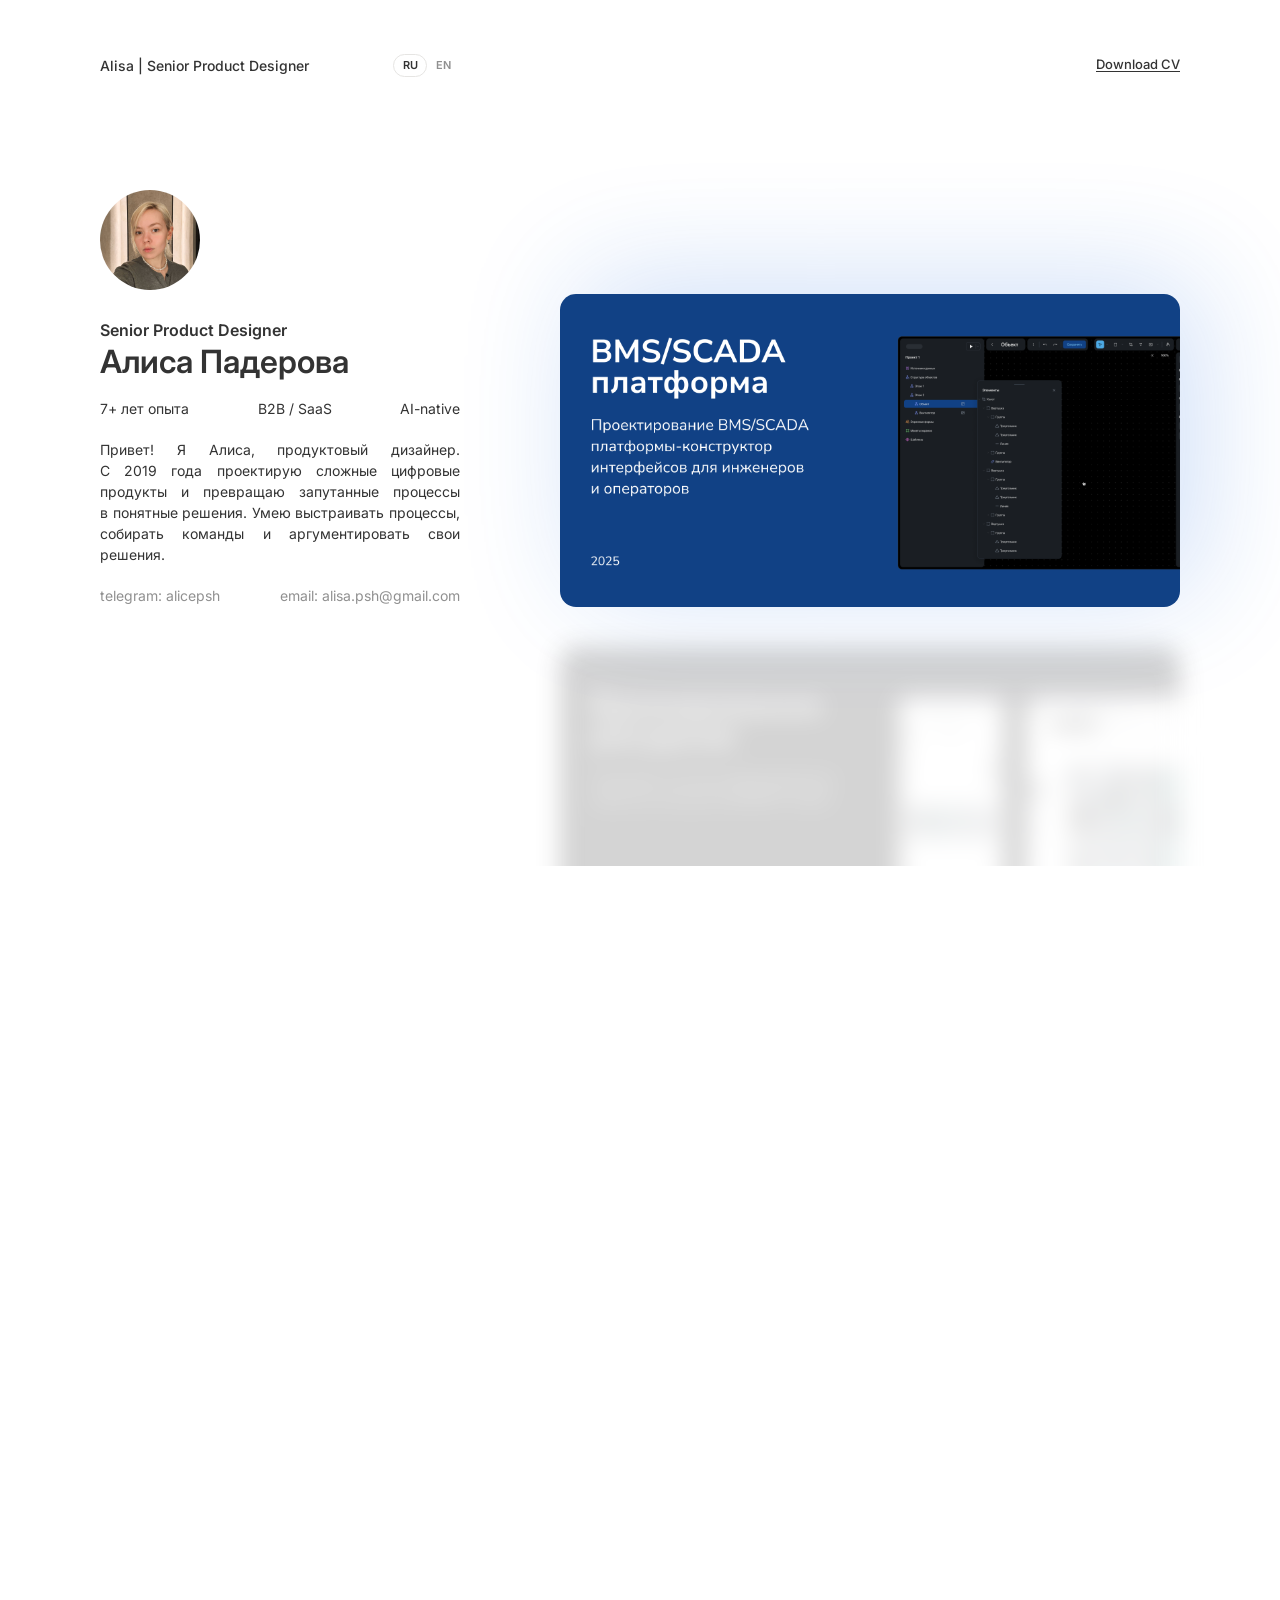
==== commit fa3d1ff3: "Publish portfolio redesign with mobile sticky cases stack and updated case pages. Co-authored-by: Cu" ====
--- a/index.html
+++ b/index.html
@@ -6,7 +6,7 @@
     <title data-en="Alisa Paderova — Senior Product Designer">Алиса Падерова — Senior Product Designer</title>
     <meta
       name="description"
-      content="Портфолио Алисы Падеровой, senior product designer. Сложные цифровые продукты, B2B и SaaS."
+      content="Портфолио Алисы Падеровой, senior product designer. Сложные цифровые продукты, B2B и SaaS."
     />
     <!--
       Relative asset paths so the same files work locally and on GitHub Pages
@@ -18,7 +18,10 @@
       href="https://fonts.googleapis.com/css2?family=Inter:wght@400;500;600&display=swap"
       rel="stylesheet"
     />
-    <link rel="stylesheet" href="css/styles.css?v=31" />
+    <link rel="icon" href="favicon.ico" sizes="any" />
+    <link rel="icon" type="image/png" href="favicon.png" sizes="32x32" />
+    <link rel="apple-touch-icon" href="apple-touch-icon.png" />
+    <link rel="stylesheet" href="css/styles.css?v=66" />
   </head>
   <body>
     <div class="scroll-root" id="scroll-root">
@@ -37,7 +40,7 @@
             <div class="bio-body">
               <img
                 class="portrait"
-                src="img/profile.png"
+                src="img/profile.jpg?v=2"
                 width="100"
                 height="100"
                 alt="Алиса Падерова"
@@ -50,13 +53,13 @@
                 </div>
 
                 <ul class="facts">
-                  <li data-en="7+ years of experience">7+ лет опыта</li>
+                  <li data-en="7+ years of experience">7+ лет опыта</li>
                   <li>B2B / SaaS</li>
                   <li>AI-native</li>
                 </ul>
 
-                <p class="intro" data-en="Hi! I'm Alisa, a product designer. Since 2019, I've been designing complex digital products and turning complicated processes into clear solutions. I'm good at building processes, putting teams together, and confidently explaining and defending my decisions.">
-                  Привет! Я Алиса, продуктовый дизайнер. С 2019 года проектирую сложные цифровые продукты и превращаю запутанные процессы в понятные решения. Умею выстраивать процессы, собирать команды и аргументировать свои решения.
+                <p class="intro" data-en="Hi! I'm Alisa, a product designer. Since 2019, I've been designing complex digital products and turning complicated processes into clear solutions. I'm good at building processes, putting teams together, and confidently explaining and defending my decisions.">
+                  Привет! Я Алиса, продуктовый дизайнер. С 2019 года проектирую сложные цифровые продукты и превращаю запутанные процессы в понятные решения. Умею выстраивать процессы, собирать команды и аргументировать свои решения.
                 </p>
 
                 <div class="contacts">
@@ -73,57 +76,133 @@
             </div>
           </section>
 
-          <section class="cases" aria-label="Проекты">
+          <section class="cases" id="cases" aria-label="Проекты">
             <h2 class="cases-title" data-en="Cases">Кейсы</h2>
 
             <div class="slot" id="slot">
-              <article class="card" data-case="bms-scada-platform" style="--shadow-rgb: 27, 101, 219">
-                <div class="card-glow" aria-hidden="true"></div>
-                <a class="card-face" href="cases/bms-scada.html">
-                  <img src="img/bms-scada-platform.png" data-src-ru="img/bms-scada-platform.png" data-src-en="img/bms-scada-platform-en.png" data-alt-ru="BMS/SCADA платформа" data-alt-en="BMS/SCADA Platform" width="1850" height="932" alt="BMS/SCADA платформа" />
-                </a>
-              </article>
-
-              <article class="card" data-case="office-resource-booking" style="--shadow-rgb: 40, 40, 40">
-                <div class="card-glow" aria-hidden="true"></div>
-                <a class="card-face" href="cases/office-resource-booking.html">
-                  <img src="img/office-resource-booking.png" data-src-ru="img/office-resource-booking.png" data-src-en="img/office-resource-booking-en.png" data-alt-ru="Бронирование ресурсов" data-alt-en="Resource Booking" width="1850" height="932" alt="Бронирование ресурсов" />
-                </a>
-              </article>
-
-              <article class="card" data-case="design-system" style="--shadow-rgb: 40, 40, 40">
-                <div class="card-glow" aria-hidden="true"></div>
-                <a class="card-face" href="cases/design-system.html">
-                  <img src="img/design-system.png" data-src-ru="img/design-system.png" data-src-en="img/design-system-en.png" data-alt-ru="Дизайн система" data-alt-en="Design System" width="1850" height="932" alt="Дизайн система" />
-                </a>
-              </article>
-
-              <article class="card" data-case="simple-model" style="--shadow-rgb: 40, 40, 40">
-                <div class="card-glow" aria-hidden="true"></div>
-                <a class="card-face" href="cases/simple-model.html">
-                  <img src="img/simple-model.png" data-src-ru="img/simple-model.png" data-src-en="img/simple-model-en.png" data-alt-ru="Simple Model" data-alt-en="Simple Model" width="1850" height="932" alt="Simple Model" />
-                </a>
-              </article>
-
-              <article class="card" data-case="simple-solution" style="--shadow-rgb: 40, 40, 40">
-                <div class="card-glow" aria-hidden="true"></div>
-                <a class="card-face" href="cases/simple-solution.html">
-                  <img src="img/simple-solution.png" data-src-ru="img/simple-solution.png" data-src-en="img/simple-solution-en.png" data-alt-ru="Simple Solution" data-alt-en="Simple Solution" width="1850" height="932" alt="Simple Solution" />
-                </a>
-              </article>
-
-              <article class="card" data-case="behance" style="--shadow-rgb: 40, 40, 40">
-                <div class="card-glow" aria-hidden="true"></div>
-                <div class="card-face">
-                  <img src="img/behance.png" data-src-ru="img/behance.png" data-src-en="img/behance-en.png" data-alt-ru="Behance" data-alt-en="Behance" width="1850" height="932" alt="Behance" />
-                </div>
-              </article>
+              <div class="stack-slot" style="--panel-index: 0">
+                <article class="card" data-case="bms-scada-platform" style="--panel-index: 0; --shadow-rgb: 27, 101, 219">
+                  <div class="card-glow" aria-hidden="true"></div>
+                  <a class="card-face" href="cases/bms-scada.html">
+                    <img
+                      src="img/bms-scada-platform.png?v=4"
+                      data-src-ru="img/bms-scada-platform.png?v=4"
+                      data-src-en="img/bms-scada-platform-en.png?v=4"
+                      data-src-mobile-ru="img/mobile/bms-scada-platform.png?v=4"
+                      data-src-mobile-en="img/mobile/bms-scada-platform-en.png?v=4"
+                      data-alt-ru="BMS/SCADA платформа"
+                      data-alt-en="BMS/SCADA Platform"
+                      width="1850"
+                      height="932"
+                      alt="BMS/SCADA платформа"
+                    />
+                  </a>
+                </article>
+              <div class="stack-slot" style="--panel-index: 1">
+                <article class="card" data-case="office-resource-booking" style="--panel-index: 1; --shadow-rgb: 40, 40, 40">
+                  <div class="card-glow" aria-hidden="true"></div>
+                  <a class="card-face" href="cases/office-resource-booking.html">
+                    <img
+                      src="img/office-resource-booking.png?v=4"
+                      data-src-ru="img/office-resource-booking.png?v=4"
+                      data-src-en="img/office-resource-booking-en.png?v=4"
+                      data-src-mobile-ru="img/mobile/office-resource-booking.png?v=4"
+                      data-src-mobile-en="img/mobile/office-resource-booking-en.png?v=4"
+                      data-alt-ru="Бронирование ресурсов"
+                      data-alt-en="Resource Booking"
+                      width="1850"
+                      height="932"
+                      alt="Бронирование ресурсов"
+                    />
+                  </a>
+                </article>
+              <div class="stack-slot" style="--panel-index: 2">
+                <article class="card" data-case="design-system" style="--panel-index: 2; --shadow-rgb: 40, 40, 40">
+                  <div class="card-glow" aria-hidden="true"></div>
+                  <a class="card-face" href="cases/design-system.html">
+                    <img
+                      src="img/design-system.png?v=4"
+                      data-src-ru="img/design-system.png?v=4"
+                      data-src-en="img/design-system-en.png?v=4"
+                      data-src-mobile-ru="img/mobile/design-system.png?v=4"
+                      data-src-mobile-en="img/mobile/design-system-en.png?v=4"
+                      data-alt-ru="Дизайн система"
+                      data-alt-en="Design System"
+                      width="1850"
+                      height="932"
+                      alt="Дизайн система"
+                    />
+                  </a>
+                </article>
+              <div class="stack-slot" style="--panel-index: 3">
+                <article class="card" data-case="simple-model" style="--panel-index: 3; --shadow-rgb: 40, 40, 40">
+                  <div class="card-glow" aria-hidden="true"></div>
+                  <a class="card-face" href="cases/simple-model.html">
+                    <img
+                      src="img/simple-model.png?v=4"
+                      data-src-ru="img/simple-model.png?v=4"
+                      data-src-en="img/simple-model-en.png?v=4"
+                      data-src-mobile-ru="img/mobile/simple-model.png?v=4"
+                      data-src-mobile-en="img/mobile/simple-model-en.png?v=4"
+                      data-alt-ru="Simple Model"
+                      data-alt-en="Simple Model"
+                      width="1850"
+                      height="932"
+                      alt="Simple Model"
+                    />
+                  </a>
+                </article>
+              <div class="stack-slot" style="--panel-index: 4">
+                <article class="card" data-case="simple-solution" style="--panel-index: 4; --shadow-rgb: 40, 40, 40">
+                  <div class="card-glow" aria-hidden="true"></div>
+                  <a class="card-face" href="cases/simple-solution.html">
+                    <img
+                      src="img/simple-solution.png?v=4"
+                      data-src-ru="img/simple-solution.png?v=4"
+                      data-src-en="img/simple-solution-en.png?v=4"
+                      data-src-mobile-ru="img/mobile/simple-solution.png?v=4"
+                      data-src-mobile-en="img/mobile/simple-solution-en.png?v=4"
+                      data-alt-ru="Simple Solution"
+                      data-alt-en="Simple Solution"
+                      width="1850"
+                      height="932"
+                      alt="Simple Solution"
+                    />
+                  </a>
+                </article>
+              <div class="stack-slot" style="--panel-index: 5">
+                <article class="card" data-case="behance" style="--panel-index: 5; --shadow-rgb: 40, 40, 40">
+                  <div class="card-glow" aria-hidden="true"></div>
+                  <a
+                    class="card-face"
+                    href="https://www.behance.net/alisapsh"
+                    target="_blank"
+                    rel="noopener noreferrer"
+                    aria-label="Behance"
+                  >
+                    <img
+                      src="img/behance.png?v=4"
+                      data-src-ru="img/behance.png?v=4"
+                      data-src-en="img/behance-en.png?v=4"
+                      data-src-mobile-ru="img/mobile/behance.png?v=4"
+                      data-src-mobile-en="img/mobile/behance-en.png?v=4"
+                      data-alt-ru="Behance"
+                      data-alt-en="Behance"
+                      width="1850"
+                      height="932"
+                      alt="Behance"
+                    />
+                  </a>
+                </article>
+              </div>
+              <!-- Real end runway so the last sticky card can settle (padding alone does not extend the sticky constraint box). -->
+              <div class="stack-end-spacer" aria-hidden="true"></div>
             </div>
           </section>
         </main>
       </div>
     </div>
-    <script src="js/i18n.js?v=2"></script>
-    <script src="js/main.js?v=30"></script>
+    <script src="js/i18n.js?v=4"></script>
+    <script src="js/main.js?v=55"></script>
   </body>
 </html>
--- a/css/styles.css
+++ b/css/styles.css
@@ -85,6 +85,11 @@
   justify-content: center;
 }
 
+/* Desktop: stack-slot wrappers are layout-transparent for the absolute card stack. */
+.stack-slot {
+  display: contents;
+}
+
 .cases-title {
   display: none;
   margin: 0;
@@ -139,6 +144,12 @@
   color: var(--text);
 }
 
+@media (hover: hover) and (pointer: fine) {
+  .lang:not(.is-current):hover {
+    background: var(--placeholder);
+  }
+}
+
 .bio-body {
   display: flex;
   flex-direction: column;
@@ -151,6 +162,7 @@
   height: 100px;
   border-radius: 50%;
   object-fit: cover;
+  object-position: center;
   display: block;
 }
 
@@ -227,11 +239,12 @@
 
 .download-cv {
   position: absolute;
-  top: 20px;
+  top: 24px;
   right: 100px;
   z-index: 2;
   color: var(--text);
-  font-size: 12px;
+  font-size: 13px;
+  font-weight: 500;
   line-height: 1;
   text-align: right;
   text-decoration: underline;
@@ -247,6 +260,11 @@
   width: var(--cases-width);
   height: var(--card-height);
   z-index: 1;
+}
+
+/* Mobile-only end runway for the sticky card stack. */
+.stack-end-spacer {
+  display: none;
 }
 
 .card {
@@ -403,13 +421,27 @@
 }
 
 @media (max-width: 800px) {
+  /* Avoid overflow-x: clip breaking position: sticky on iOS/WebKit. */
+  html,
+  body {
+    overflow-x: visible;
+  }
+
   .scroll-root {
     height: auto;
   }
 
   .sticky {
+    /*
+      Desktop uses this as a flex centering shell. On mobile it must NOT be a
+      flex container — flex + align/justify centering creates a sticky
+      containing-block quirk that lets the cases title drift while cards pin.
+    */
     position: relative;
     height: auto;
+    display: block;
+    align-items: stretch;
+    justify-content: flex-start;
   }
 
   .frame {
@@ -417,7 +449,8 @@
     height: auto;
     min-height: 100vh;
     gap: 0;
-    padding: 0 0 80px;
+    padding: 0;
+    /* Sticky panels require no overflow clipping on ancestors. */
     overflow: visible;
   }
 
@@ -450,13 +483,9 @@
     margin: 100px 28px 0;
   }
 
-  .cases {
-    padding: 80px 28px 0;
-  }
-
-  .cases-title {
-    display: block;
-    margin-bottom: 40px;
+  .bio {
+    /* Space before "Кейсы": was 40px, +50% → 60px. Mobile only. */
+    padding-bottom: 60px;
   }
 
   .facts,
@@ -465,22 +494,165 @@
     gap: 12px;
   }
 
+  /*
+    Mobile sticky panel stack.
+    Only the project card (Figma art) sticks and overlaps — not a full-viewport
+    white sheet. .stack-slot is a transparent scroll runway sized by the card
+    plus padding-bottom; it is not sticky and has no background.
+
+    Sticky note: .cases must NOT use justify-content: center. Centering a flex
+    column collapses the sticky constraint box for children, so .cases-title
+    (and the cards) cannot pin to the viewport while the section scrolls.
+  */
+  .cases {
+    --title-sticky-top: 12svh;
+    --card-sticky-top: calc(var(--title-sticky-top) + 94px);
+    padding: 0;
+    justify-content: flex-start;
+  }
+
+  .cases-title {
+    /*
+      Measured natural gap under the heading text was padding-bottom: 16px
+      (title/card border boxes were flush). 3× that gap → 48px.
+
+      Sticky top comes from .cases --title-sticky-top (JS centers the
+      title + card composition in the viewport).
+    */
+    display: block;
+    position: sticky;
+    top: var(--title-sticky-top);
+    z-index: 20;
+    flex-shrink: 0;
+    align-self: stretch;
+    margin: 0;
+    padding: 20px 28px 48px;
+    background: var(--background);
+  }
+
   .slot {
+    /*
+      --slot-end-space is set from JS and applied to .stack-end-spacer so the
+      last card can settle under the sticky title at the same centered offset.
+    */
+    --slot-end-space: 30svh;
     display: flex;
     flex-direction: column;
+    gap: 24px;
+    width: 100%;
+    height: auto;
+    aspect-ratio: auto;
+    padding: 0;
+    box-sizing: border-box;
+  }
+
+  .stack-end-spacer {
+    display: block;
+    flex: none;
+    width: 100%;
+    height: var(--slot-end-space);
+    pointer-events: none;
+  }
+
+  /*
+    Keep .stack-slot out of the box tree on mobile too (same as desktop).
+    Sticky + stacking order live on the content-sized .card only — nothing
+    else paints a full-width background or viewport-tall layer.
+  */
+  .stack-slot {
+    display: contents;
+  }
+
+  .card {
+    /*
+      Stick directly under the sticky title. Offset from .cases / JS so the
+      heading + card block stays centered as one composition.
+    */
+    --sticky-top: var(--card-sticky-top);
+    position: sticky;
+    top: var(--sticky-top);
+    /* --panel-index lives on .stack-slot; with display:contents it still inherits. */
+    z-index: calc(1 + var(--panel-index, 0));
+    width: 100%;
+    height: auto;
+    max-height: none;
+    aspect-ratio: auto;
+    transform: none;
+    pointer-events: auto;
+    display: block;
+    padding: 0 28px;
+    box-sizing: border-box;
+    background: transparent;
+  }
+
+  /* Ensure the topmost stuck card (and its link) receive taps. */
+  .card .card-face {
+    pointer-events: auto;
+    position: relative;
+    z-index: 1;
+  }
+
+  .card-glow {
+    display: none;
+  }
+
+  .card-face {
+    display: block;
+    width: 100%;
+    max-width: 337px;
+    height: auto;
+    margin: 0 auto;
+    overflow: hidden;
+    border-radius: 16px;
+    opacity: 1;
+    /*
+      Depth is applied on the face (not .card) so sticky positioning stays intact.
+      --stack-scale / --stack-brightness come from scroll overlap progress in JS.
+    */
+    transform: scale(var(--stack-scale, 1));
+    transform-origin: center center;
+    filter: brightness(var(--stack-brightness, 1));
+    will-change: transform, filter;
+    background: transparent;
+  }
+
+  .card-face img {
+    width: 100%;
+    height: auto;
+    object-fit: contain;
+    object-position: center top;
+    display: block;
+  }
+
+  .card.is-active:hover .card-face,
+  .card.is-active:focus-within .card-face,
+  .card.is-active:hover .card-glow,
+  .card.is-active:focus-within .card-glow {
+    transform: scale(var(--stack-scale, 1));
+  }
+}
+
+/* Mobile reduced-motion: normal sequential list, no sticky covering. */
+@media (max-width: 800px) and (prefers-reduced-motion: reduce) {
+  .slot {
     gap: 60px;
-    width: 100%;
-    aspect-ratio: auto;
-    height: auto;
   }
 
   .card {
     position: relative;
+    top: auto;
+    z-index: auto;
+    background: transparent;
+  }
+
+  .card-face {
     transform: none;
-    width: 100%;
-    height: auto;
-    aspect-ratio: 337 / 170.131;
-    pointer-events: auto;
+    filter: none;
+    will-change: auto;
+  }
+
+  .card-glow {
+    display: block;
   }
 
   .card-glow::before {
@@ -490,14 +662,9 @@
   .card-glow::after {
     display: none;
   }
-
-  .card-face {
-    opacity: 1;
-    filter: none;
-  }
-}
-
-@media (prefers-reduced-motion: reduce) {
+}
+
+@media (min-width: 801px) and (prefers-reduced-motion: reduce) {
   .scroll-root {
     height: auto;
   }
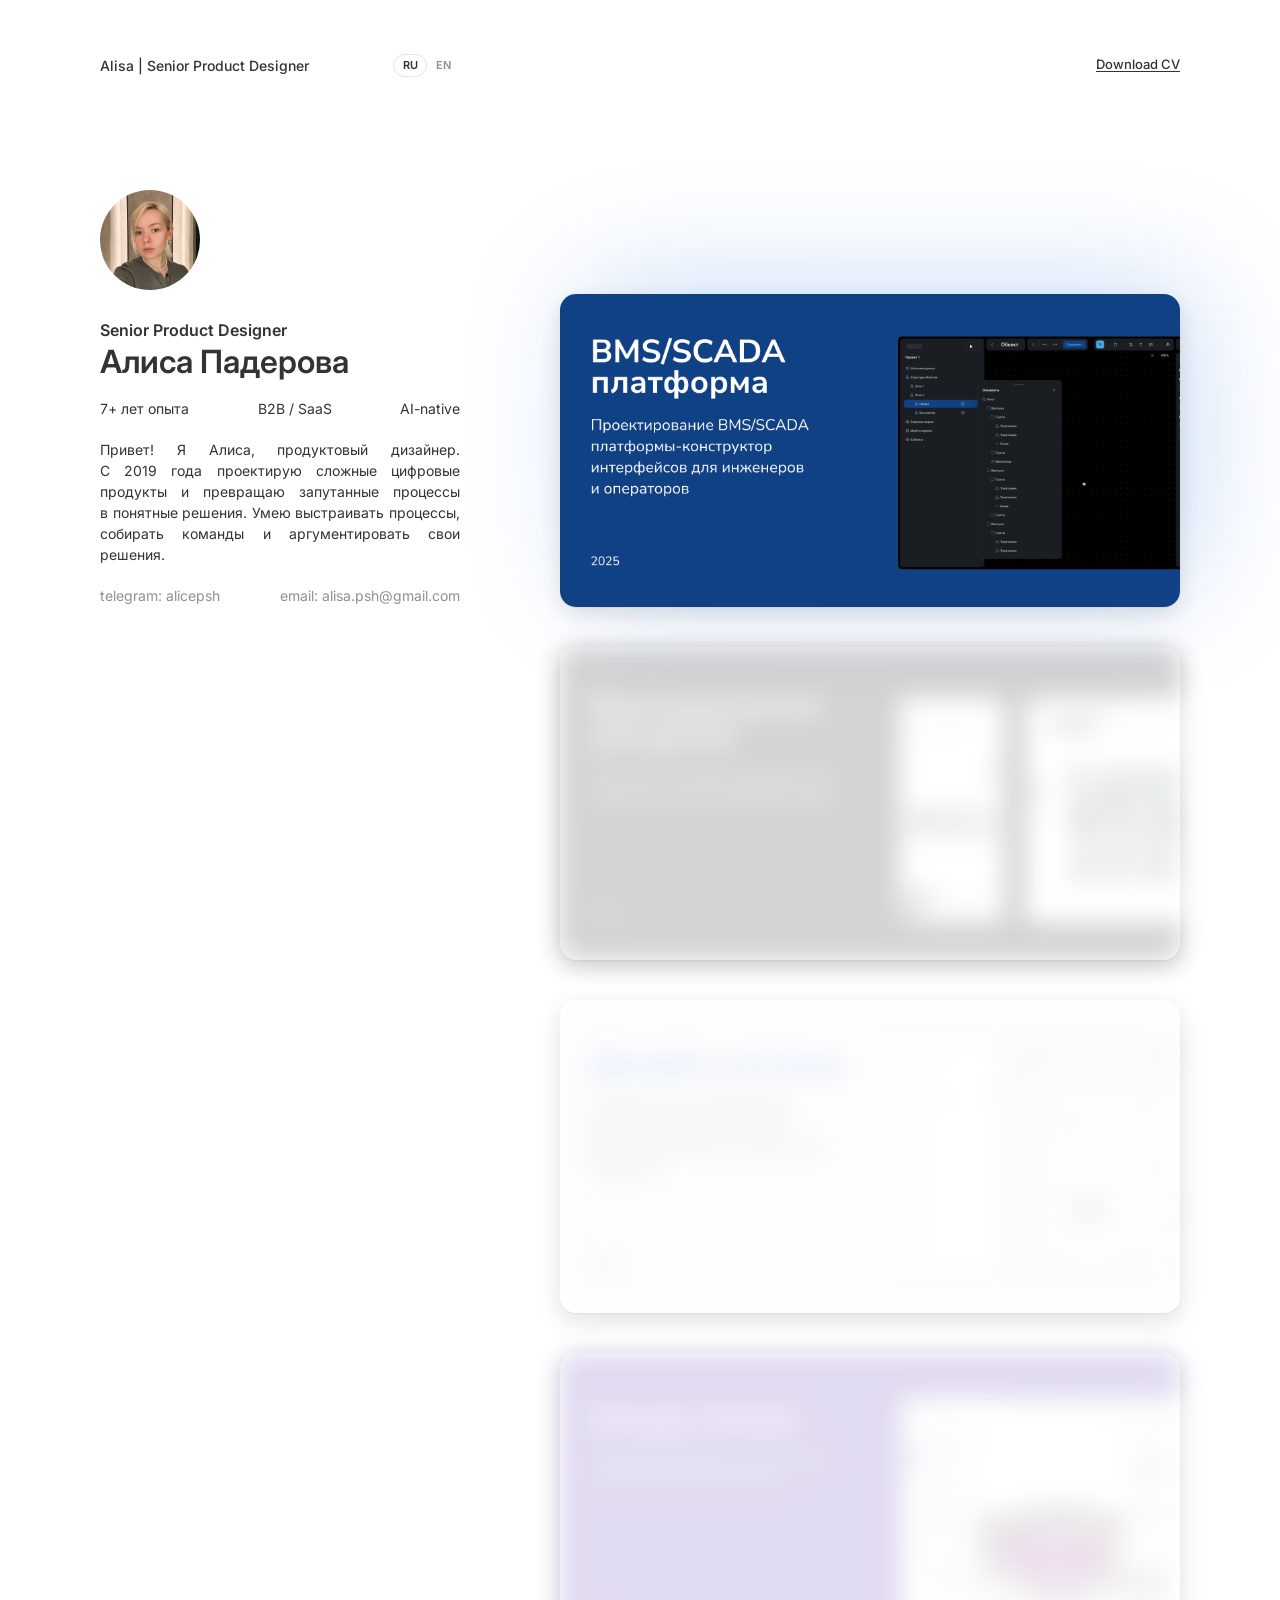
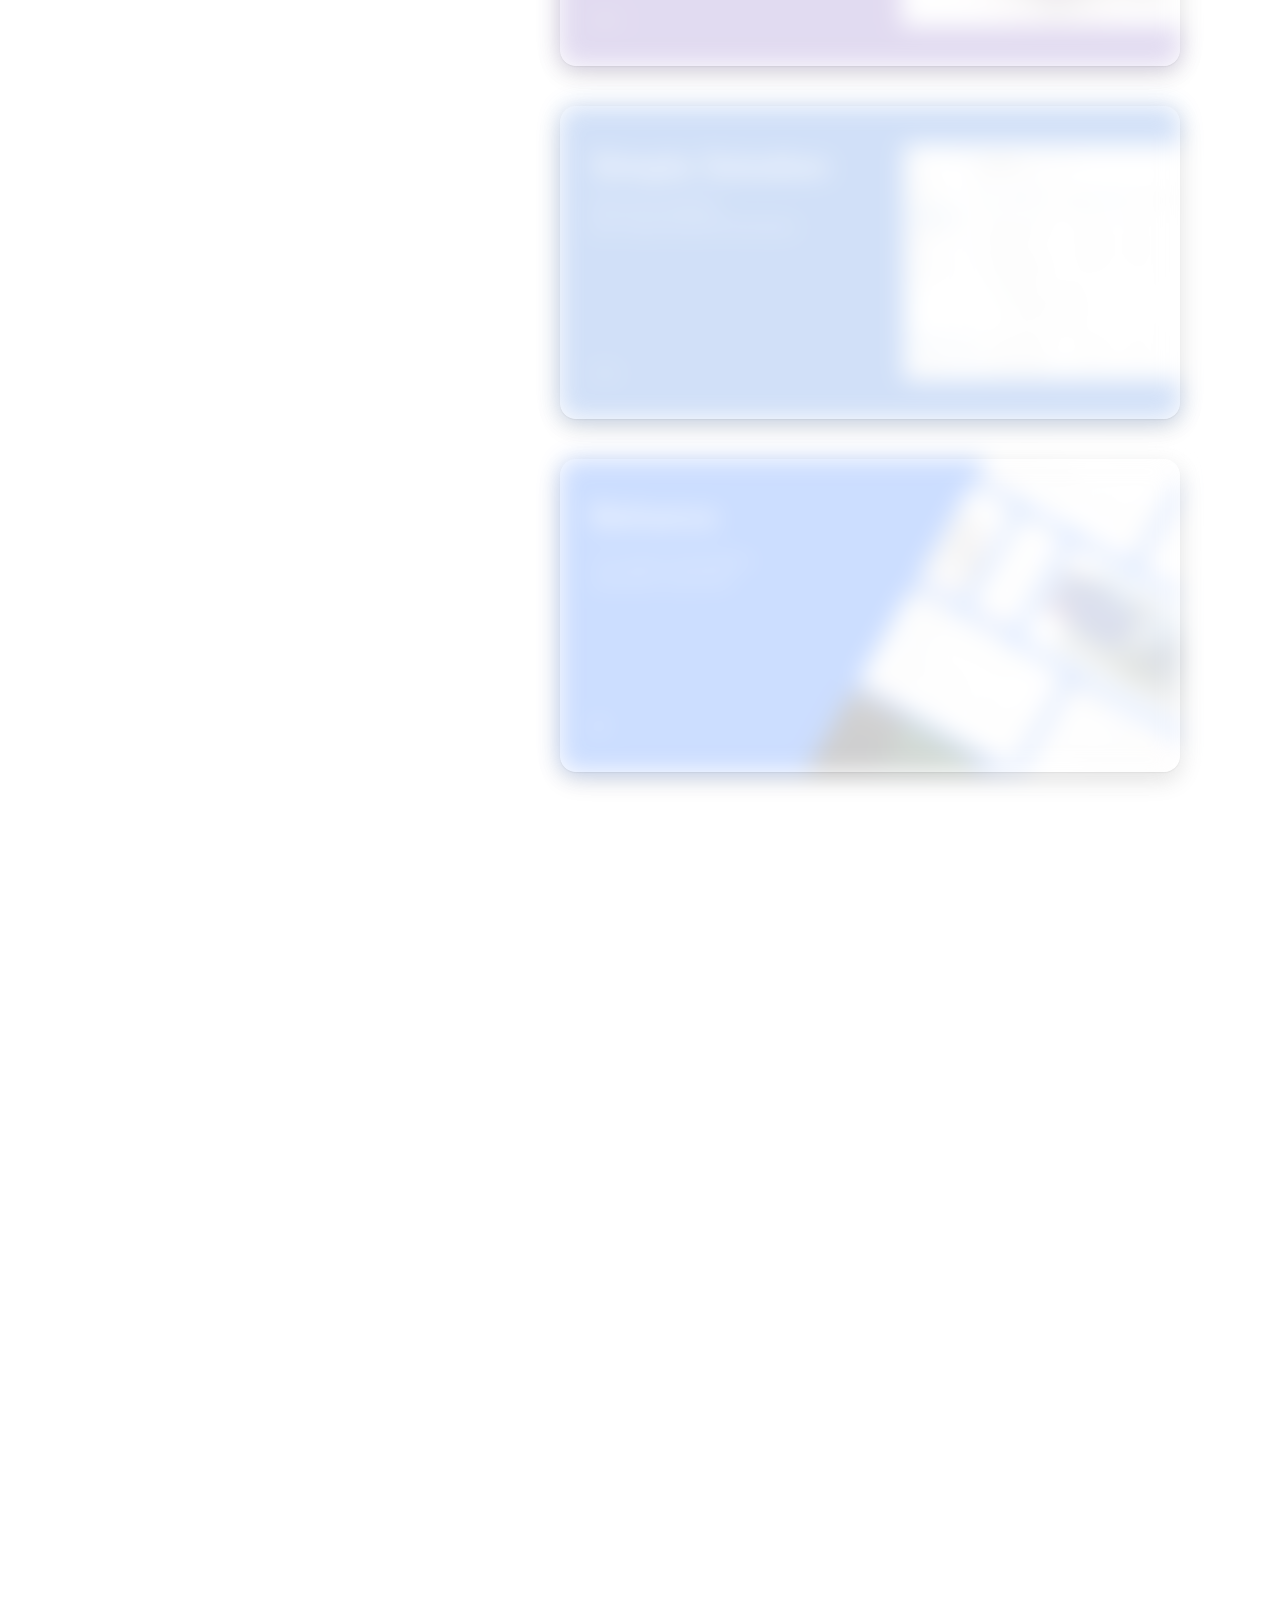
==== commit 601e375f: "Add soft card shadows and left-align mobile Bio text. Co-authored-by: Cursor <cursoragent@cursor.com" ====
--- a/index.html
+++ b/index.html
@@ -21,7 +21,7 @@
     <link rel="icon" href="favicon.ico" sizes="any" />
     <link rel="icon" type="image/png" href="favicon.png" sizes="32x32" />
     <link rel="apple-touch-icon" href="apple-touch-icon.png" />
-    <link rel="stylesheet" href="css/styles.css?v=66" />
+    <link rel="stylesheet" href="css/styles.css?v=72" />
   </head>
   <body>
     <div class="scroll-root" id="scroll-root">
--- a/css/styles.css
+++ b/css/styles.css
@@ -60,7 +60,8 @@
   align-items: stretch;
   gap: var(--column-gap);
   padding: 20px 100px;
-  overflow: hidden;
+  /* Visible so soft card shadows are not clipped at the frame edge. */
+  overflow: visible;
   background: var(--background);
 }
 
@@ -285,6 +286,13 @@
   transform-origin: center center;
   transition: transform 0.8s var(--ease-out);
   z-index: 0;
+  /*
+    Soft separation shadow lives here (not on .card-face) so overflow:hidden
+    + filter on the face cannot clip it during stack / blur transitions.
+  */
+  box-shadow:
+    0 1px 2px rgba(0, 0, 0, 0.06),
+    0 8px 24px rgba(0, 0, 0, 0.12);
 }
 
 /* Scroll / depth shadow — driven by JS --shadow-rgb + --shadow-alpha. */
@@ -486,6 +494,19 @@
   .bio {
     /* Space before "Кейсы": was 40px, +50% → 60px. Mobile only. */
     padding-bottom: 60px;
+    text-align: left;
+  }
+
+  .bio .role,
+  .bio h1,
+  .bio p,
+  .bio .intro,
+  .bio .facts,
+  .bio .facts li,
+  .bio .contacts,
+  .bio .contacts p,
+  .bio .eyebrow {
+    text-align: left;
   }
 
   .facts,
@@ -567,6 +588,9 @@
     /*
       Stick directly under the sticky title. Offset from .cases / JS so the
       heading + card block stays centered as one composition.
+
+      Grid stacks .card-glow under .card-face at the same art size so the soft
+      shadow follows the rounded card without using the full padded width.
     */
     --sticky-top: var(--card-sticky-top);
     position: sticky;
@@ -579,7 +603,8 @@
     aspect-ratio: auto;
     transform: none;
     pointer-events: auto;
-    display: block;
+    display: grid;
+    justify-items: center;
     padding: 0 28px;
     box-sizing: border-box;
     background: transparent;
@@ -592,16 +617,40 @@
     z-index: 1;
   }
 
+  /*
+    Soft shadow on .card-glow (sibling of the overflow:hidden face) so it is
+    not clipped. Sized to the face via shared grid cell + max-width.
+  */
   .card-glow {
+    display: block;
+    position: relative;
+    inset: auto;
+    grid-area: 1 / 1;
+    width: 100%;
+    max-width: 337px;
+    height: auto;
+    align-self: stretch;
+    border-radius: 16px;
+    transform: scale(var(--stack-scale, 1));
+    transform-origin: center center;
+    box-shadow:
+      0 1px 2px rgba(0, 0, 0, 0.06),
+      0 8px 24px rgba(0, 0, 0, 0.12);
+    z-index: 0;
+  }
+
+  .card-glow::before,
+  .card-glow::after {
     display: none;
   }
 
   .card-face {
     display: block;
+    grid-area: 1 / 1;
     width: 100%;
     max-width: 337px;
     height: auto;
-    margin: 0 auto;
+    margin: 0;
     overflow: hidden;
     border-radius: 16px;
     opacity: 1;
@@ -653,9 +702,15 @@
 
   .card-glow {
     display: block;
+    transform: none;
+    /* Soft separation stays on glow (same values as the sticky stack). */
+    box-shadow:
+      0 1px 2px rgba(0, 0, 0, 0.06),
+      0 8px 24px rgba(0, 0, 0, 0.12);
   }
 
   .card-glow::before {
+    display: block;
     box-shadow: 20px -15px 80px rgba(var(--shadow-rgb), 0.16);
   }
 
